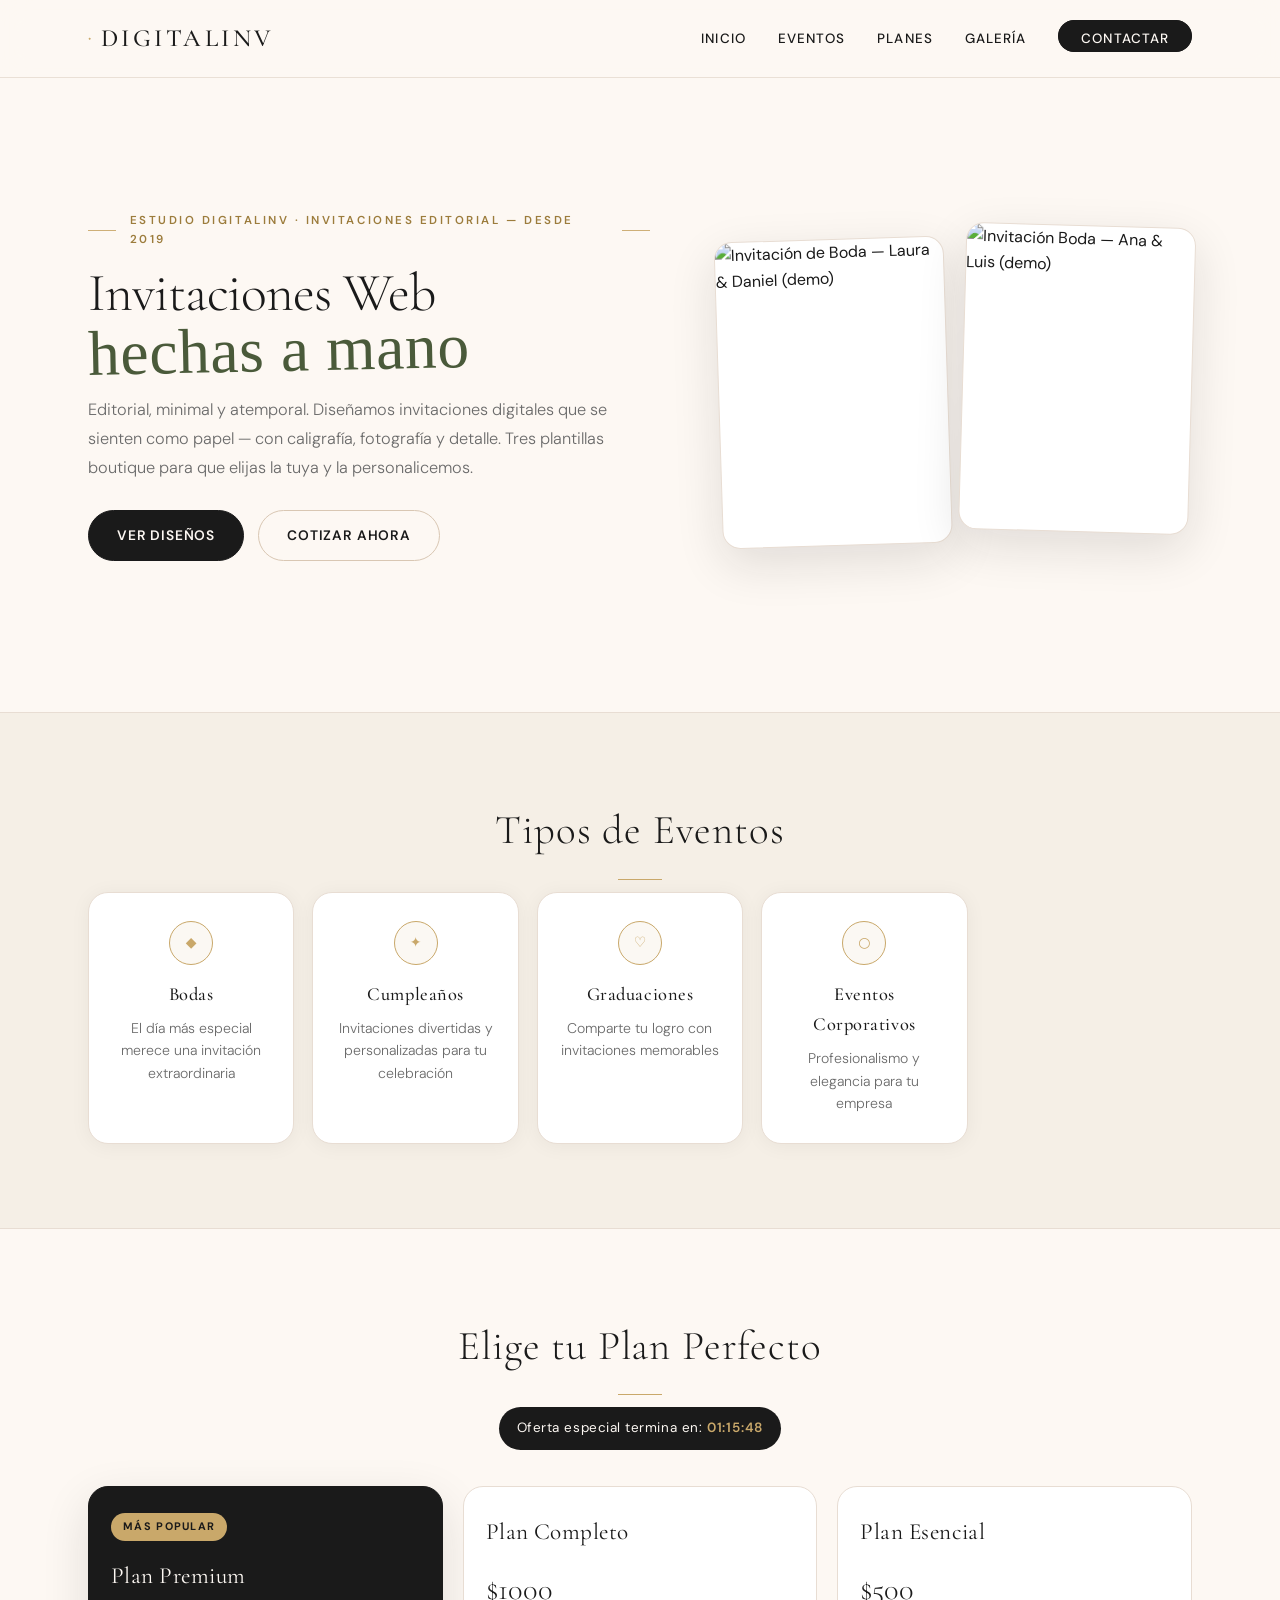
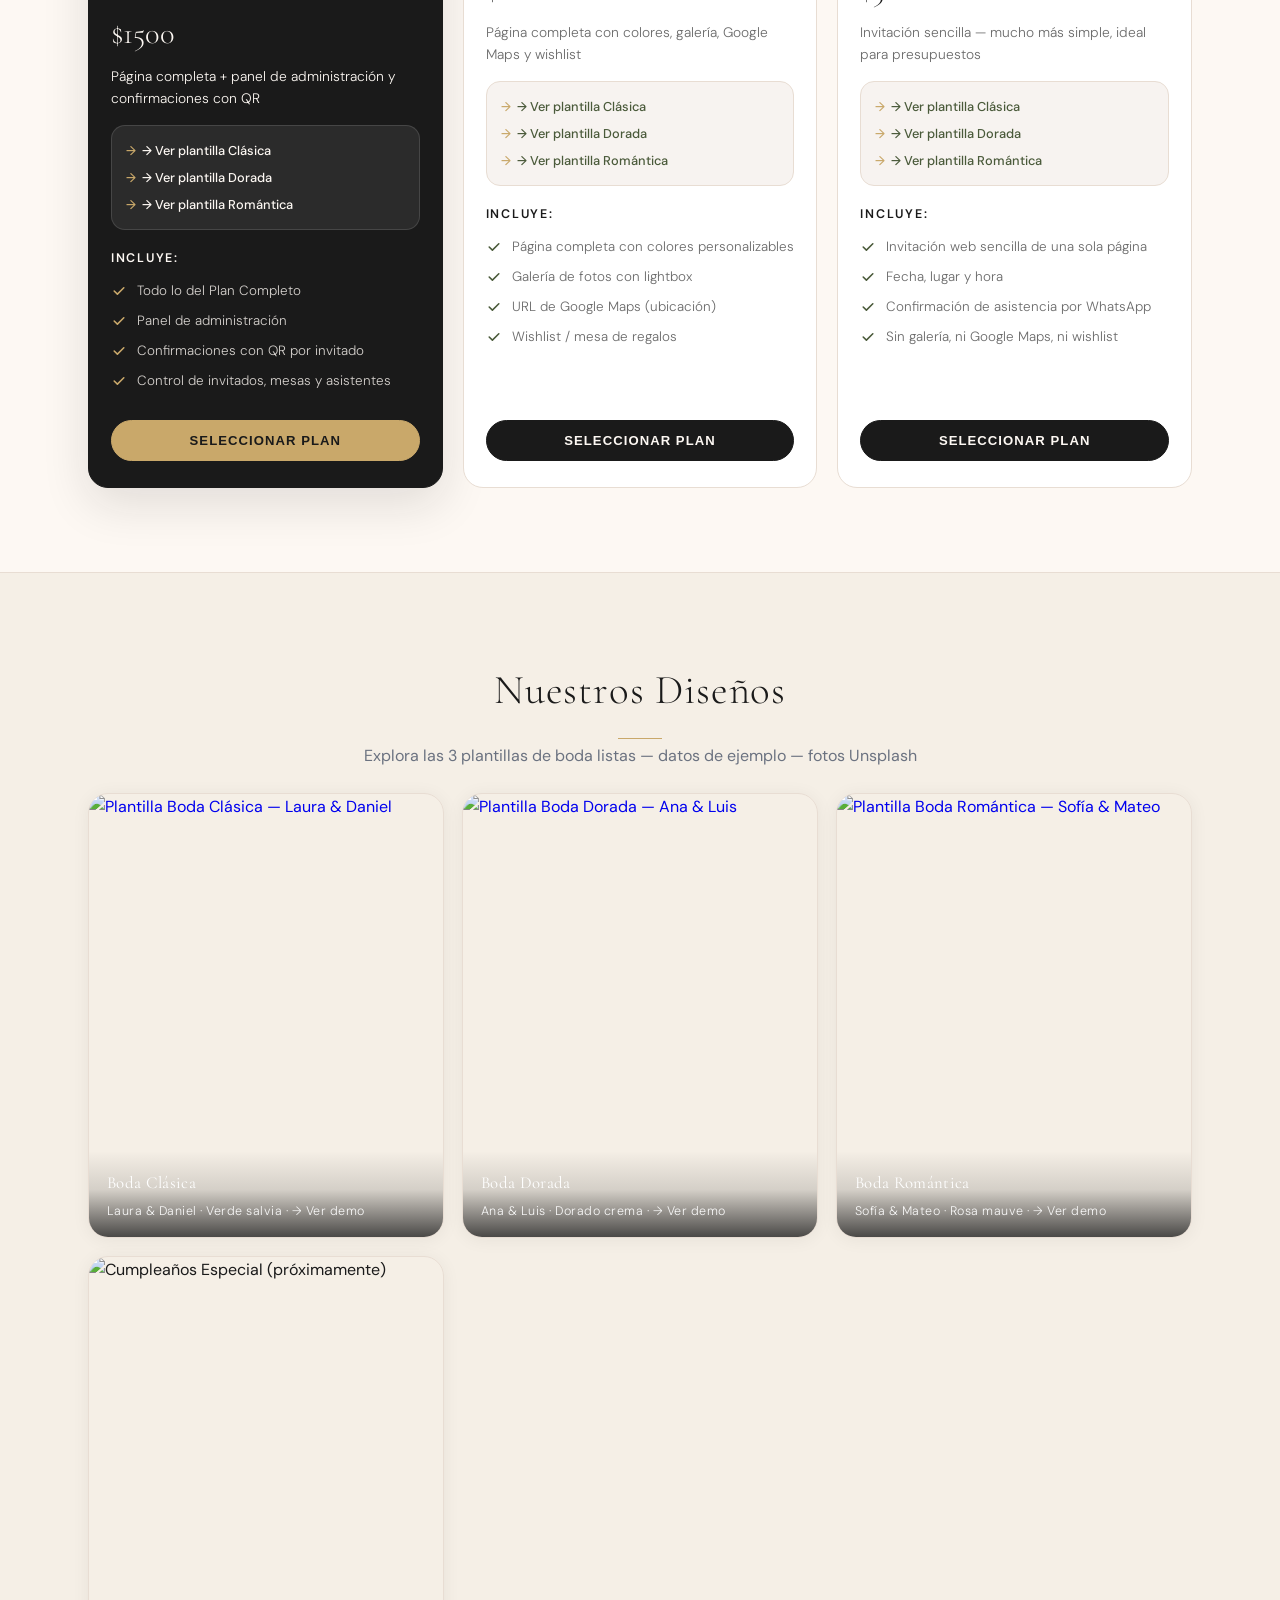
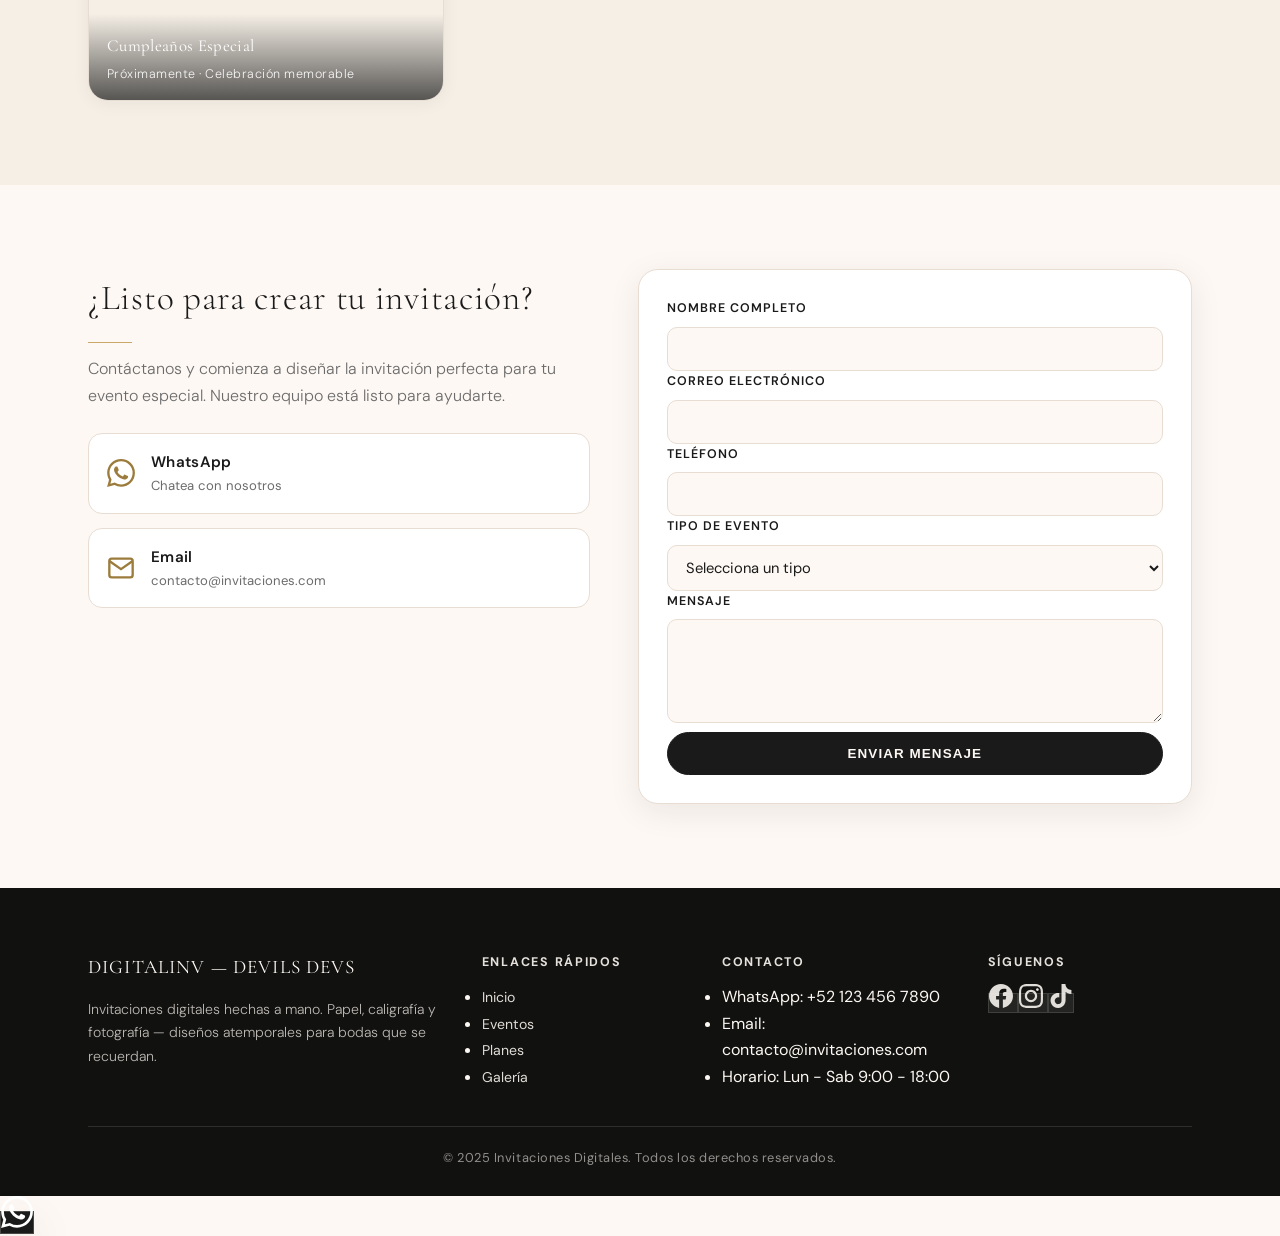
==== index.html @ b35647a2 "chore: mueve landing de Principal/ a la raíz del repo para GitHub Pages (root) - todos los archivos " ====
<!DOCTYPE html>
<html lang="es">
<head>
    <meta charset="UTF-8">
    <meta name="viewport" content="width=device-width, initial-scale=1.0">
    <title>Invitaciones Digitales - Diseños Personalizados para tu Evento</title>
    <link rel="stylesheet" href="styles.css">
</head>
<body>
    <!-- Header -->
    <header class="header">
        <nav class="nav">
            <div class="nav-brand">DIGITALINV</div>
            <button class="nav-toggle" aria-label="Toggle menu">
                <span></span>
                <span></span>
                <span></span>
            </button>
            <ul class="nav-menu">
                <li><a href="#inicio">Inicio</a></li>
                <li><a href="#eventos">Eventos</a></li>
                <li><a href="#planes">Planes</a></li>
                <li><a href="#galeria">Galería</a></li>
                <li><a href="#contacto" class="btn-contact">Contactar</a></li>
            </ul>
        </nav>
    </header>

    <!-- Hero Section -->
    <section class="hero" id="inicio">
        <div class="hero-content">
            <div class="hero-text">
                <div class="hero-eyebrow">Estudio DigitalInv · Invitaciones Editorial — Desde 2019</div>
                <h1 class="hero-title">
                    Invitaciones Web <span class="highlight">hechas a mano</span>
                </h1>
                <p class="hero-description">
                    Editorial, minimal y atemporal. Diseñamos invitaciones digitales que se sienten como papel — con caligrafía, fotografía y detalle. Tres plantillas boutique para que elijas la tuya y la personalicemos.
                </p>
                <div class="hero-buttons">
                    <a href="#planes" class="btn btn-primary">Ver Diseños</a>
                    <a href="#contacto" class="btn btn-secondary">Cotizar Ahora</a>
                </div>
            </div>
            <div class="hero-image">
                <div class="phone-mockup">
                    <img src="https://images.unsplash.com/photo-1519741497674-611481863552?w=600&q=80&auto=format&fit=crop" alt="Invitación de Boda — Laura & Daniel (demo)" loading="eager" decoding="async">
                </div>
                <div class="phone-mockup phone-mockup-secondary">
                    <img src="https://images.unsplash.com/photo-1511285560929-80b456fea0bc?w=600&q=80&auto=format&fit=crop" alt="Invitación Boda — Ana & Luis (demo)" loading="eager" decoding="async">
                </div>
                <div class="decorative-element element-1"></div>
                <div class="decorative-element element-2"></div>
            </div>
        </div>
    </section>

    <!-- Tipos de Eventos -->
    <section class="eventos" id="eventos">
        <div class="container">
            <h2 class="section-title">Tipos de Eventos</h2>
            <div class="carousel">
                <button class="carousel-btn carousel-prev" aria-label="Anterior">
                    <svg width="24" height="24" viewBox="0 0 24 24" fill="none" stroke="currentColor" stroke-width="2">
                        <path d="M15 18l-6-6 6-6"/>
                    </svg>
                </button>
                <div class="carousel-track">
                    <div class="carousel-slide active">
                        <div class="event-card">
                            <div class="event-icon">💍</div>
                            <h3 class="event-title">Bodas</h3>
                            <p class="event-description">El día más especial merece una invitación extraordinaria</p>
                        </div>
                    </div>
                    <div class="carousel-slide">
                        <div class="event-card">
                            <div class="event-icon">🎂</div>
                            <h3 class="event-title">Cumpleaños</h3>
                            <p class="event-description">Invitaciones divertidas y personalizadas para tu celebración</p>
                        </div>
                    </div>
                    <div class="carousel-slide">
                        <div class="event-card">
                            <div class="event-icon">🎓</div>
                            <h3 class="event-title">Graduaciones</h3>
                            <p class="event-description">Comparte tu logro con invitaciones memorables</p>
                        </div>
                    </div>
                    <div class="carousel-slide">
                        <div class="event-card">
                            <div class="event-icon">🎉</div>
                            <h3 class="event-title">Eventos Corporativos</h3>
                            <p class="event-description">Profesionalismo y elegancia para tu empresa</p>
                        </div>
                    </div>
                </div>
                <button class="carousel-btn carousel-next" aria-label="Siguiente">
                    <svg width="24" height="24" viewBox="0 0 24 24" fill="none" stroke="currentColor" stroke-width="2">
                        <path d="M9 18l6-6-6-6"/>
                    </svg>
                </button>
                <div class="carousel-dots"></div>
            </div>
        </div>
    </section>

    <!-- Planes de Precios -->
    <section class="planes" id="planes">
        <div class="container">
            <h2 class="section-title">Elige tu Plan Perfecto</h2>
            <div class="countdown">
                <span class="countdown-icon">⏰</span>
                <span>Oferta especial termina en: <strong id="countdown-timer">23:59:58</strong></span>
            </div>
            <div class="pricing-grid">
                <!-- Plan Premium -->
                <div class="pricing-card featured">
                    <div class="badge">MÁS POPULAR</div>
                    <h3 class="plan-name">Plan Premium</h3>
                    <div class="plan-price">
                        <span class="price-current">$1500</span>
                    </div>
                    <p class="plan-description">Página completa + panel de administración y confirmaciones con QR</p>
                    <div class="plan-links">
                        <a href="./Plantillas/boda-clasica/" class="plan-link">→ Ver plantilla Clásica</a>
                        <a href="./Plantillas/boda-dorada/" class="plan-link">→ Ver plantilla Dorada</a>
                        <a href="./Plantillas/boda-romantica/" class="plan-link">→ Ver plantilla Romántica</a>
                    </div>
                    <div class="plan-features">
                        <h4>Incluye:</h4>
                        <ul>
                            <li>
                                <svg class="check-icon" width="20" height="20" viewBox="0 0 20 20" fill="currentColor">
                                    <path d="M16.707 5.293a1 1 0 010 1.414l-8 8a1 1 0 01-1.414 0l-4-4a1 1 0 011.414-1.414L8 12.586l7.293-7.293a1 1 0 011.414 0z"/>
                                </svg>
                                Todo lo del Plan Completo
                            </li>
                            <li>
                                <svg class="check-icon" width="20" height="20" viewBox="0 0 20 20" fill="currentColor">
                                    <path d="M16.707 5.293a1 1 0 010 1.414l-8 8a1 1 0 01-1.414 0l-4-4a1 1 0 011.414-1.414L8 12.586l7.293-7.293a1 1 0 011.414 0z"/>
                                </svg>
                                Panel de administración
                            </li>
                            <li>
                                <svg class="check-icon" width="20" height="20" viewBox="0 0 20 20" fill="currentColor">
                                    <path d="M16.707 5.293a1 1 0 010 1.414l-8 8a1 1 0 01-1.414 0l-4-4a1 1 0 011.414-1.414L8 12.586l7.293-7.293a1 1 0 011.414 0z"/>
                                </svg>
                                Confirmaciones con QR por invitado
                            </li>
                            <li>
                                <svg class="check-icon" width="20" height="20" viewBox="0 0 20 20" fill="currentColor">
                                    <path d="M16.707 5.293a1 1 0 010 1.414l-8 8a1 1 0 01-1.414 0l-4-4a1 1 0 011.414-1.414L8 12.586l7.293-7.293a1 1 0 011.414 0z"/>
                                </svg>
                                Control de invitados, mesas y asistentes
                            </li>
                        </ul>
                    </div>
                    <button class="btn btn-plan">Seleccionar Plan</button>
                </div>

                <!-- Plan Completo -->
                <div class="pricing-card">
                    <h3 class="plan-name">Plan Completo</h3>
                    <div class="plan-price">
                        <span class="price-current">$1000</span>
                    </div>
                    <p class="plan-description">Página completa con colores, galería, Google Maps y wishlist</p>
                    <div class="plan-links">
                        <a href="./Plantillas/boda-clasica/" class="plan-link">→ Ver plantilla Clásica</a>
                        <a href="./Plantillas/boda-dorada/" class="plan-link">→ Ver plantilla Dorada</a>
                        <a href="./Plantillas/boda-romantica/" class="plan-link">→ Ver plantilla Romántica</a>
                    </div>
                    <div class="plan-features">
                        <h4>Incluye:</h4>
                        <ul>
                            <li>
                                <svg class="check-icon" width="20" height="20" viewBox="0 0 20 20" fill="currentColor">
                                    <path d="M16.707 5.293a1 1 0 010 1.414l-8 8a1 1 0 01-1.414 0l-4-4a1 1 0 011.414-1.414L8 12.586l7.293-7.293a1 1 0 011.414 0z"/>
                                </svg>
                                Página completa con colores personalizables
                            </li>
                            <li>
                                <svg class="check-icon" width="20" height="20" viewBox="0 0 20 20" fill="currentColor">
                                    <path d="M16.707 5.293a1 1 0 010 1.414l-8 8a1 1 0 01-1.414 0l-4-4a1 1 0 011.414-1.414L8 12.586l7.293-7.293a1 1 0 011.414 0z"/>
                                </svg>
                                Galería de fotos con lightbox
                            </li>
                            <li>
                                <svg class="check-icon" width="20" height="20" viewBox="0 0 20 20" fill="currentColor">
                                    <path d="M16.707 5.293a1 1 0 010 1.414l-8 8a1 1 0 01-1.414 0l-4-4a1 1 0 011.414-1.414L8 12.586l7.293-7.293a1 1 0 011.414 0z"/>
                                </svg>
                                URL de Google Maps (ubicación)
                            </li>
                            <li>
                                <svg class="check-icon" width="20" height="20" viewBox="0 0 20 20" fill="currentColor">
                                    <path d="M16.707 5.293a1 1 0 010 1.414l-8 8a1 1 0 01-1.414 0l-4-4a1 1 0 011.414-1.414L8 12.586l7.293-7.293a1 1 0 011.414 0z"/>
                                </svg>
                                Wishlist / mesa de regalos
                            </li>
                        </ul>
                    </div>
                    <button class="btn btn-plan">Seleccionar Plan</button>
                </div>

                <!-- Plan Esencial -->
                <div class="pricing-card">
                    <h3 class="plan-name">Plan Esencial</h3>
                    <div class="plan-price">
                        <span class="price-current">$500</span>
                    </div>
                    <p class="plan-description">Invitación sencilla — mucho más simple, ideal para presupuestos</p>
                    <div class="plan-links">
                        <a href="./Plantillas/boda-clasica/" class="plan-link">→ Ver plantilla Clásica</a>
                        <a href="./Plantillas/boda-dorada/" class="plan-link">→ Ver plantilla Dorada</a>
                        <a href="./Plantillas/boda-romantica/" class="plan-link">→ Ver plantilla Romántica</a>
                    </div>
                    <div class="plan-features">
                        <h4>Incluye:</h4>
                        <ul>
                            <li>
                                <svg class="check-icon" width="20" height="20" viewBox="0 0 20 20" fill="currentColor">
                                    <path d="M16.707 5.293a1 1 0 010 1.414l-8 8a1 1 0 01-1.414 0l-4-4a1 1 0 011.414-1.414L8 12.586l7.293-7.293a1 1 0 011.414 0z"/>
                                </svg>
                                Invitación web sencilla de una sola página
                            </li>
                            <li>
                                <svg class="check-icon" width="20" height="20" viewBox="0 0 20 20" fill="currentColor">
                                    <path d="M16.707 5.293a1 1 0 010 1.414l-8 8a1 1 0 01-1.414 0l-4-4a1 1 0 011.414-1.414L8 12.586l7.293-7.293a1 1 0 011.414 0z"/>
                                </svg>
                                Fecha, lugar y hora
                            </li>
                            <li>
                                <svg class="check-icon" width="20" height="20" viewBox="0 0 20 20" fill="currentColor">
                                    <path d="M16.707 5.293a1 1 0 010 1.414l-8 8a1 1 0 01-1.414 0l-4-4a1 1 0 011.414-1.414L8 12.586l7.293-7.293a1 1 0 011.414 0z"/>
                                </svg>
                                Confirmación de asistencia por WhatsApp
                            </li>
                            <li>
                                <svg class="check-icon" width="20" height="20" viewBox="0 0 20 20" fill="currentColor">
                                    <path d="M16.707 5.293a1 1 0 010 1.414l-8 8a1 1 0 01-1.414 0l-4-4a1 1 0 011.414-1.414L8 12.586l7.293-7.293a1 1 0 011.414 0z"/>
                                </svg>
                                Sin galería, ni Google Maps, ni wishlist
                            </li>
                        </ul>
                    </div>
                    <button class="btn btn-plan">Seleccionar Plan</button>
                </div>
            </div>
        </div>
    </section>

    <!-- Galería / Plantillas destacadas -->
    <section class="galeria" id="galeria">
        <div class="container">
            <h2 class="section-title">Nuestros Diseños</h2>
            <p style="text-align:center; color:#6b7280; margin:-8px 0 24px; font-family:'DM Sans',sans-serif;">Explora las 3 plantillas de boda listas — datos de ejemplo — fotos Unsplash</p>
            <div class="gallery-grid">
                <a href="./Plantillas/boda-clasica/" class="gallery-item" style="text-decoration:none;">
                    <img src="https://images.unsplash.com/photo-1519741497674-611481863552?w=600&q=80&auto=format&fit=crop" alt="Plantilla Boda Clásica — Laura & Daniel" loading="lazy" decoding="async">
                    <div class="gallery-overlay">
                        <h3>Boda Clásica</h3>
                        <p>Laura & Daniel · Verde salvia · → Ver demo</p>
                    </div>
                </a>
                <a href="./Plantillas/boda-dorada/" class="gallery-item" style="text-decoration:none;">
                    <img src="https://images.unsplash.com/photo-1511285560929-80b456fea0bc?w=600&q=80&auto=format&fit=crop" alt="Plantilla Boda Dorada — Ana & Luis" loading="lazy" decoding="async">
                    <div class="gallery-overlay">
                        <h3>Boda Dorada</h3>
                        <p>Ana & Luis · Dorado crema · → Ver demo</p>
                    </div>
                </a>
                <a href="./Plantillas/boda-romantica/" class="gallery-item" style="text-decoration:none;">
                    <img src="https://images.unsplash.com/photo-1465495976277-4387d4b0b4c6?w=600&q=80&auto=format&fit=crop" alt="Plantilla Boda Romántica — Sofía & Mateo" loading="lazy" decoding="async">
                    <div class="gallery-overlay">
                        <h3>Boda Romántica</h3>
                        <p>Sofía & Mateo · Rosa mauve · → Ver demo</p>
                    </div>
                </a>
                <div class="gallery-item">
                    <img src="https://images.unsplash.com/photo-1511795409834-ef04bbd61622?w=600&q=80&auto=format&fit=crop" alt="Cumpleaños Especial (próximamente)" loading="lazy" decoding="async">
                    <div class="gallery-overlay">
                        <h3>Cumpleaños Especial</h3>
                        <p>Próximamente · Celebración memorable</p>
                    </div>
                </div>
            </div>
        </div>
    </section>

    <!-- Contacto -->
    <section class="contacto" id="contacto">
        <div class="container">
            <div class="contact-content">
                <div class="contact-info">
                    <h2 class="section-title">¿Listo para crear tu invitación?</h2>
                    <p class="contact-description">
                        Contáctanos y comienza a diseñar la invitación perfecta para tu evento especial. Nuestro equipo está listo para ayudarte.
                    </p>
                    <div class="contact-methods">
                        <a href="https://wa.me/1234567890" class="contact-method" target="_blank">
                            <svg width="24" height="24" viewBox="0 0 24 24" fill="currentColor">
                                <path d="M17.472 14.382c-.297-.149-1.758-.867-2.03-.967-.273-.099-.471-.148-.67.15-.197.297-.767.966-.94 1.164-.173.199-.347.223-.644.075-.297-.15-1.255-.463-2.39-1.475-.883-.788-1.48-1.761-1.653-2.059-.173-.297-.018-.458.13-.606.134-.133.298-.347.446-.52.149-.174.198-.298.298-.497.099-.198.05-.371-.025-.52-.075-.149-.669-1.612-.916-2.207-.242-.579-.487-.5-.669-.51-.173-.008-.371-.01-.57-.01-.198 0-.52.074-.792.372-.272.297-1.04 1.016-1.04 2.479 0 1.462 1.065 2.875 1.213 3.074.149.198 2.096 3.2 5.077 4.487.709.306 1.262.489 1.694.625.712.227 1.36.195 1.871.118.571-.085 1.758-.719 2.006-1.413.248-.694.248-1.289.173-1.413-.074-.124-.272-.198-.57-.347m-5.421 7.403h-.004a9.87 9.87 0 01-5.031-1.378l-.361-.214-3.741.982.998-3.648-.235-.374a9.86 9.86 0 01-1.51-5.26c.001-5.45 4.436-9.884 9.888-9.884 2.64 0 5.122 1.03 6.988 2.898a9.825 9.825 0 012.893 6.994c-.003 5.45-4.437 9.884-9.885 9.884m8.413-18.297A11.815 11.815 0 0012.05 0C5.495 0 .16 5.335.157 11.892c0 2.096.547 4.142 1.588 5.945L.057 24l6.305-1.654a11.882 11.882 0 005.683 1.448h.005c6.554 0 11.89-5.335 11.893-11.893a11.821 11.821 0 00-3.48-8.413Z"/>
                            </svg>
                            <div>
                                <h3>WhatsApp</h3>
                                <p>Chatea con nosotros</p>
                            </div>
                        </a>
                        <a href="mailto:contacto@invitacionesdigitales.com" class="contact-method">
                            <svg width="24" height="24" viewBox="0 0 24 24" fill="none" stroke="currentColor" stroke-width="2">
                                <path d="M4 4h16c1.1 0 2 .9 2 2v12c0 1.1-.9 2-2 2H4c-1.1 0-2-.9-2-2V6c0-1.1.9-2 2-2z"/>
                                <polyline points="22,6 12,13 2,6"/>
                            </svg>
                            <div>
                                <h3>Email</h3>
                                <p>contacto@invitaciones.com</p>
                            </div>
                        </a>
                    </div>
                </div>
                <form class="contact-form">
                    <div class="form-group">
                        <label for="nombre">Nombre completo</label>
                        <input type="text" id="nombre" name="nombre" required>
                    </div>
                    <div class="form-group">
                        <label for="email">Correo electrónico</label>
                        <input type="email" id="email" name="email" required>
                    </div>
                    <div class="form-group">
                        <label for="telefono">Teléfono</label>
                        <input type="tel" id="telefono" name="telefono" required>
                    </div>
                    <div class="form-group">
                        <label for="evento">Tipo de evento</label>
                        <select id="evento" name="evento" required>
                            <option value="">Selecciona un tipo</option>
                            <option value="boda">Boda</option>
                            <option value="cumpleanos">Cumpleaños</option>
                            <option value="graduacion">Graduación</option>
                            <option value="corporativo">Evento Corporativo</option>
                            <option value="otro">Otro</option>
                        </select>
                    </div>
                    <div class="form-group">
                        <label for="mensaje">Mensaje</label>
                        <textarea id="mensaje" name="mensaje" rows="4" required></textarea>
                    </div>
                    <button type="submit" class="btn btn-primary btn-full">Enviar Mensaje</button>
                </form>
            </div>
        </div>
    </section>

    <!-- Footer -->
    <footer class="footer">
        <div class="container">
            <div class="footer-content">
                <div class="footer-section">
                    <h3>DIGITALINV — Devils Devs</h3>
                    <p>Invitaciones digitales hechas a mano. Papel, caligrafía y fotografía — diseños atemporales para bodas que se recuerdan.</p>
                </div>
                <div class="footer-section">
                    <h4>Enlaces Rápidos</h4>
                    <ul>
                        <li><a href="#inicio">Inicio</a></li>
                        <li><a href="#eventos">Eventos</a></li>
                        <li><a href="#planes">Planes</a></li>
                        <li><a href="#galeria">Galería</a></li>
                    </ul>
                </div>
                <div class="footer-section">
                    <h4>Contacto</h4>
                    <ul>
                        <li>WhatsApp: +52 123 456 7890</li>
                        <li>Email: contacto@invitaciones.com</li>
                        <li>Horario: Lun - Sab 9:00 - 18:00</li>
                    </ul>
                </div>
                <div class="footer-section">
                    <h4>Síguenos</h4>
                    <div class="social-links">
                        <a href="#" aria-label="Facebook">
                            <svg width="24" height="24" viewBox="0 0 24 24" fill="currentColor">
                                <path d="M24 12.073c0-6.627-5.373-12-12-12s-12 5.373-12 12c0 5.99 4.388 10.954 10.125 11.854v-8.385H7.078v-3.47h3.047V9.43c0-3.007 1.792-4.669 4.533-4.669 1.312 0 2.686.235 2.686.235v2.953H15.83c-1.491 0-1.956.925-1.956 1.874v2.25h3.328l-.532 3.47h-2.796v8.385C19.612 23.027 24 18.062 24 12.073z"/>
                            </svg>
                        </a>
                        <a href="#" aria-label="Instagram">
                            <svg width="24" height="24" viewBox="0 0 24 24" fill="currentColor">
                                <path d="M12 0C8.74 0 8.333.015 7.053.072 5.775.132 4.905.333 4.14.63c-.789.306-1.459.717-2.126 1.384S.935 3.35.63 4.14C.333 4.905.131 5.775.072 7.053.012 8.333 0 8.74 0 12s.015 3.667.072 4.947c.06 1.277.261 2.148.558 2.913.306.788.717 1.459 1.384 2.126.667.666 1.336 1.079 2.126 1.384.766.296 1.636.499 2.913.558C8.333 23.988 8.74 24 12 24s3.667-.015 4.947-.072c1.277-.06 2.148-.262 2.913-.558.788-.306 1.459-.718 2.126-1.384.666-.667 1.079-1.335 1.384-2.126.296-.765.499-1.636.558-2.913.06-1.28.072-1.687.072-4.947s-.015-3.667-.072-4.947c-.06-1.277-.262-2.149-.558-2.913-.306-.789-.718-1.459-1.384-2.126C21.319 1.347 20.651.935 19.86.63c-.765-.297-1.636-.499-2.913-.558C15.667.012 15.26 0 12 0zm0 2.16c3.203 0 3.585.016 4.85.071 1.17.055 1.805.249 2.227.415.562.217.96.477 1.382.896.419.42.679.819.896 1.381.164.422.36 1.057.413 2.227.057 1.266.07 1.646.07 4.85s-.015 3.585-.074 4.85c-.061 1.17-.256 1.805-.421 2.227-.224.562-.479.96-.899 1.382-.419.419-.824.679-1.38.896-.42.164-1.065.36-2.235.413-1.274.057-1.649.07-4.859.07-3.211 0-3.586-.015-4.859-.074-1.171-.061-1.816-.256-2.236-.421-.569-.224-.96-.479-1.379-.899-.421-.419-.69-.824-.9-1.38-.165-.42-.359-1.065-.42-2.235-.045-1.26-.061-1.649-.061-4.844 0-3.196.016-3.586.061-4.861.061-1.17.255-1.814.42-2.234.21-.57.479-.96.9-1.381.419-.419.81-.689 1.379-.898.42-.166 1.051-.361 2.221-.421 1.275-.045 1.65-.06 4.859-.06l.045.03zm0 3.678c-3.405 0-6.162 2.76-6.162 6.162 0 3.405 2.76 6.162 6.162 6.162 3.405 0 6.162-2.76 6.162-6.162 0-3.405-2.76-6.162-6.162-6.162zM12 16c-2.21 0-4-1.79-4-4s1.79-4 4-4 4 1.79 4 4-1.79 4-4 4zm7.846-10.405c0 .795-.646 1.44-1.44 1.44-.795 0-1.44-.646-1.44-1.44 0-.794.646-1.439 1.44-1.439.793-.001 1.44.645 1.44 1.439z"/>
                            </svg>
                        </a>
                        <a href="#" aria-label="TikTok">
                            <svg width="24" height="24" viewBox="0 0 24 24" fill="currentColor">
                                <path d="M12.525.02c1.31-.02 2.61-.01 3.91-.02.08 1.53.63 3.09 1.75 4.17 1.12 1.11 2.7 1.62 4.24 1.79v4.03c-1.44-.05-2.89-.35-4.2-.97-.57-.26-1.1-.59-1.62-.93-.01 2.92.01 5.84-.02 8.75-.08 1.4-.54 2.79-1.35 3.94-1.31 1.92-3.58 3.17-5.91 3.21-1.43.08-2.86-.31-4.08-1.03-2.02-1.19-3.44-3.37-3.65-5.71-.02-.5-.03-1-.01-1.49.18-1.9 1.12-3.72 2.58-4.96 1.66-1.44 3.98-2.13 6.15-1.72.02 1.48-.04 2.96-.04 4.44-.99-.32-2.15-.23-3.02.37-.63.41-1.11 1.04-1.36 1.75-.21.51-.15 1.07-.14 1.61.24 1.64 1.82 3.02 3.5 2.87 1.12-.01 2.19-.66 2.77-1.61.19-.33.4-.67.41-1.06.1-1.79.06-3.57.07-5.36.01-4.03-.01-8.05.02-12.07z"/>
                            </svg>
                        </a>
                    </div>
                </div>
            </div>
            <div class="footer-bottom">
                <p>&copy; 2025 Invitaciones Digitales. Todos los derechos reservados.</p>
            </div>
        </div>
    </footer>

    <!-- WhatsApp Float Button -->
    <a href="https://wa.me/1234567890" class="whatsapp-float" target="_blank" aria-label="Contactar por WhatsApp">
        <svg width="32" height="32" viewBox="0 0 24 24" fill="currentColor">
            <path d="M17.472 14.382c-.297-.149-1.758-.867-2.03-.967-.273-.099-.471-.148-.67.15-.197.297-.767.966-.94 1.164-.173.199-.347.223-.644.075-.297-.15-1.255-.463-2.39-1.475-.883-.788-1.48-1.761-1.653-2.059-.173-.297-.018-.458.13-.606.134-.133.298-.347.446-.52.149-.174.198-.298.298-.497.099-.198.05-.371-.025-.52-.075-.149-.669-1.612-.916-2.207-.242-.579-.487-.5-.669-.51-.173-.008-.371-.01-.57-.01-.198 0-.52.074-.792.372-.272.297-1.04 1.016-1.04 2.479 0 1.462 1.065 2.875 1.213 3.074.149.198 2.096 3.2 5.077 4.487.709.306 1.262.489 1.694.625.712.227 1.36.195 1.871.118.571-.085 1.758-.719 2.006-1.413.248-.694.248-1.289.173-1.413-.074-.124-.272-.198-.57-.347m-5.421 7.403h-.004a9.87 9.87 0 01-5.031-1.378l-.361-.214-3.741.982.998-3.648-.235-.374a9.86 9.86 0 01-1.51-5.26c.001-5.45 4.436-9.884 9.888-9.884 2.64 0 5.122 1.03 6.988 2.898a9.825 9.825 0 012.893 6.994c-.003 5.45-4.437 9.884-9.885 9.884m8.413-18.297A11.815 11.815 0 0012.05 0C5.495 0 .16 5.335.157 11.892c0 2.096.547 4.142 1.588 5.945L.057 24l6.305-1.654a11.882 11.882 0 005.683 1.448h.005c6.554 0 11.89-5.335 11.893-11.893a11.821 11.821 0 00-3.48-8.413Z"/>
        </svg>
    </a>

    <script src="script.js"></script>
</body>
</html>
---- styles.css ----
/* ==========================================================
   DIGITALINV — Landing Editorial Premium
   Rework 2026-09-02 — quitar estética ChatGPT / genérica IA
   Palette: ivory #fdf8f3, charcoal #1a1a1a, sage #4a5a3a,
            gold #c9a86a, blush #e8ddd3, stone #f5efe6
   Fonts:  Cormorant Garamond (display), DM Sans (body),
           Miama (script acento)
========================================================== */
@import url('https://fonts.googleapis.com/css2?family=Cormorant+Garamond:ital,wght@0,300;0,400;0,500;0,600;1,300;1,400&family=DM+Sans:wght@300;400;500;600&display=swap');
@import url('https://fonts.cdnfonts.com/css/miama');

* { margin:0; padding:0; box-sizing:border-box; }

:root{
  --color-bg: #fdf8f3;
  --color-surface: #f5efe6;
  --color-surface-2: #ffffff;
  --color-text: #1a1a1a;
  --color-text-muted: #6b6b6b;
  --color-text-light: #8a8a8a;
  --color-border: #e8ddd3;
  --color-border-strong: #d9c7b3;
  --color-sage: #4a5a3a;
  --color-sage-dark: #2f3a26;
  --color-gold: #c9a86a;
  --color-gold-dark: #9c7c3c;
  --font-display: 'Cormorant Garamond', serif;
  --font-body: 'DM Sans', system-ui, sans-serif;
  --font-script: 'Miama', cursive;
  --radius-sm: 10px;
  --radius-md: 14px;
  --radius-lg: 20px;
  --radius-pill: 999px;
  --shadow-soft: 0 8px 32px rgba(26,26,26,0.08);
  --shadow-medium: 0 16px 48px rgba(26,26,26,0.12);
}

html{ scroll-behavior:smooth; scroll-padding-top:84px; }
body{
  font-family: var(--font-body);
  color: var(--color-text);
  background: var(--color-bg);
  line-height:1.65;
  -webkit-font-smoothing:antialiased;
}
.container{ max-width:1160px; margin:0 auto; padding:0 28px; }

/* Header — editorial translucido, no teal sólido */
.header{
  position:fixed; top:0; left:0; right:0;
  background: rgba(253,248,243,0.86);
  backdrop-filter: blur(14px);
  -webkit-backdrop-filter: blur(14px);
  border-bottom:1px solid rgba(232,221,211,0.9);
  z-index:1000;
}
.nav{
  display:flex; justify-content:space-between; align-items:center;
  padding:18px 28px; max-width:1160px; margin:0 auto;
}
.nav-brand{
  font-family: var(--font-display);
  font-size:1.55rem; font-weight:500; letter-spacing:0.14em;
  text-transform:uppercase; color:var(--color-text);
  display:flex; align-items:center; gap:10px;
}
.nav-brand::before{
  content:"◆"; color:var(--color-gold); font-size:0.7rem; letter-spacing:0;
}
.nav-toggle{ display:none; flex-direction:column; gap:5px; background:none; border:none; cursor:pointer; padding:6px; }
.nav-toggle span{ width:22px; height:1.5px; background:var(--color-text); transition:all 0.3s ease; display:block; }
.nav-menu{ display:flex; gap:32px; list-style:none; align-items:center; }
.nav-menu a{
  color:var(--color-text); text-decoration:none;
  font-size:0.84rem; font-weight:500; letter-spacing:0.08em; text-transform:uppercase;
  position:relative; padding-bottom:4px;
}
.nav-menu a::after{
  content:""; position:absolute; left:0; bottom:0; width:0; height:1px;
  background:var(--color-gold); transition:width 0.3s ease;
}
.nav-menu a:hover::after{ width:100%; }
.btn-contact{
  background:var(--color-text); color:var(--color-bg) !important;
  padding:9px 22px; border-radius:var(--radius-pill);
  font-size:0.82rem; letter-spacing:0.06em;
  border:1px solid var(--color-text);
}
.btn-contact::after{ display:none !important; }
.btn-contact:hover{ background:var(--color-sage); border-color:var(--color-sage); color:white !important; }

/* Hero — editorial split, no gradiente teal */
.hero{
  margin-top:72px;
  padding:72px 28px 84px;
  max-width:1160px; margin-left:auto; margin-right:auto;
  display:flex; align-items:center; min-height:640px;
}
.hero-content{
  display:grid; grid-template-columns:1.15fr 0.95fr;
  gap:56px; align-items:center; width:100%;
}
.hero-text{ padding-right:12px; }
.hero-eyebrow{
  font-family:var(--font-body); font-size:0.72rem; letter-spacing:0.22em;
  text-transform:uppercase; color:var(--color-gold-dark); font-weight:600;
  margin-bottom:18px; display:flex; align-items:center; gap:14px;
}
.hero-eyebrow::before, .hero-eyebrow::after{ content:""; height:1px; width:28px; background:var(--color-gold); opacity:0.9; }
.hero-title{
  font-family:var(--font-display); font-weight:300;
  font-size: clamp(2.8rem, 4.2vw, 3.9rem);
  line-height:0.95; letter-spacing:-0.02em; color:var(--color-text);
  margin-bottom:18px;
}
.hero-title .highlight{
  font-family:var(--font-script); font-weight:400;
  color:var(--color-sage); font-size:1.18em; letter-spacing:0.01em;
  display:inline-block; transform:rotate(-1.2deg) translateY(2px);
}
.hero-description{
  color:var(--color-text-muted); font-size:1.02rem; line-height:1.75;
  max-width:520px; margin-bottom:28px; font-weight:300;
}
.hero-buttons{ display:flex; gap:14px; flex-wrap:wrap; }
.btn{
  padding:13px 28px; border-radius:var(--radius-pill);
  font-size:0.86rem; font-weight:600; letter-spacing:0.06em; text-transform:uppercase;
  text-decoration:none; display:inline-flex; align-items:center; justify-content:center;
  transition:all 0.25s ease; border:1.5px solid transparent; cursor:pointer;
}
.btn-primary{ background:var(--color-text); color:var(--color-bg); border-color:var(--color-text); }
.btn-primary:hover{ background:var(--color-sage); border-color:var(--color-sage); transform:translateY(-1px); box-shadow:var(--shadow-soft); }
.btn-secondary{ background:transparent; color:var(--color-text); border-color:var(--color-border-strong); }
.btn-secondary:hover{ background:var(--color-surface); border-color:var(--color-text); }

/* Hero visuals — editorial collage, no phone rotante */
.hero-image{
  position:relative; display:grid; grid-template-columns:1fr 1fr; gap:14px; align-items:center;
}
.hero-image .phone-mockup{
  border-radius:18px; overflow:hidden; background:var(--color-surface-2);
  box-shadow:var(--shadow-medium); border:1px solid var(--color-border);
  transform:none; padding:0; width:auto; height:auto; aspect-ratio:3/4;
}
.hero-image .phone-mockup img{ width:100%; height:100%; object-fit:cover; border-radius:0; }
.hero-image .phone-mockup:first-child{ transform:rotate(-1.8deg) translateY(6px); }
.hero-image .phone-mockup-secondary{ transform:rotate(1.6deg) translateY(-8px); margin-top:0; }
.hero-image .phone-mockup:hover{ transform:rotate(0deg) scale(1.02); }
.decorative-element{ display:none; }

/* Section titles — editorial */
.section-title{
  font-family:var(--font-display); font-weight:300;
  font-size: clamp(2rem, 3.2vw, 2.8rem); text-align:center;
  letter-spacing:0.02em; color:var(--color-text); margin-bottom:12px;
}
.section-title::after{
  content:""; display:block; width:44px; height:1px; background:var(--color-gold);
  margin:14px auto 0;
}
.section-kicker{
  text-align:center; font-size:0.74rem; letter-spacing:0.18em; text-transform:uppercase;
  color:var(--color-gold-dark); font-weight:600; margin-bottom:36px;
}

/* Eventos — de carousel emoji a grid editorial */
.eventos{ padding:84px 28px; background:var(--color-surface); border-top:1px solid var(--color-border); border-bottom:1px solid var(--color-border); }
.carousel{ max-width:1160px; margin:0 auto; position:relative; }
.carousel-track{ overflow:visible; display:grid; grid-template-columns:repeat(5,1fr); gap:18px; }
.carousel-slide{ display:block !important; animation:none; }
.carousel-slide .event-card{
  background:var(--color-surface-2); border:1px solid var(--color-border);
  border-radius:var(--radius-lg); padding:28px 20px; text-align:center;
  box-shadow:0 2px 20px rgba(26,26,26,0.05); transition:all 0.25s ease; height:100%;
}
.carousel-slide .event-card:hover{ transform:translateY(-4px); box-shadow:var(--shadow-soft); border-color:var(--color-border-strong); }
.event-icon{ font-size:0 !important; margin-bottom:14px; display:flex; justify-content:center; }
.event-icon::before{
  content:""; width:42px; height:42px; border:1px solid var(--color-gold); border-radius:50%;
  display:grid; place-items:center; background:rgba(201,168,106,0.08);
}
.carousel-slide:nth-child(1) .event-icon::before{ content:"◆"; color:var(--color-gold); font-size:14px; }
.carousel-slide:nth-child(2) .event-icon::before{ content:"✦"; color:var(--color-gold); font-size:14px; }
.carousel-slide:nth-child(3) .event-icon::before{ content:"♡"; color:var(--color-gold); font-size:14px; }
.carousel-slide:nth-child(4) .event-icon::before{ content:"○"; color:var(--color-gold); font-size:14px; }
.carousel-slide:nth-child(5) .event-icon::before{ content:"⬥"; color:var(--color-gold); font-size:14px; }
.event-title{ font-family:var(--font-display); font-size:1.15rem; font-weight:500; margin-bottom:8px; letter-spacing:0.03em; }
.event-description{ color:var(--color-text-muted); font-size:0.88rem; line-height:1.6; font-weight:300; }
.carousel-btn, .carousel-dots{ display:none !important; }

/* Planes — más boutique, menos “ahorra $XXXX” agresivo */
.planes{ padding:84px 28px; background:var(--color-bg); }
.countdown{
  display:flex; align-items:center; gap:10px; justify-content:center;
  margin:0 auto 36px; padding:10px 18px;
  background:var(--color-text); color:var(--color-bg);
  border-radius:var(--radius-pill); font-size:0.84rem; letter-spacing:0.04em;
  width:fit-content;
}
.countdown-icon{ display:none; }
#countdown-timer{ font-variant-numeric:tabular-nums; letter-spacing:0.06em; color:var(--color-gold); font-weight:600; }
.pricing-grid{ display:grid; grid-template-columns:repeat(3,1fr); gap:20px; max-width:1160px; margin:0 auto; align-items:stretch; }
.pricing-card{
  background:var(--color-surface-2); border:1px solid var(--color-border);
  border-radius:var(--radius-lg); padding:26px 22px; display:flex; flex-direction:column;
  transition:all 0.25s ease;
}
.pricing-card:hover{ transform:translateY(-4px); box-shadow:var(--shadow-soft); }
.pricing-card.featured{
  background:var(--color-text); color:var(--color-bg); border-color:var(--color-text);
  transform:translateY(-6px); box-shadow:var(--shadow-medium);
}
.pricing-card.featured .plan-name, .pricing-card.featured .plan-price .price-current,
.pricing-card.featured h4, .pricing-card.featured .plan-description{ color:var(--color-bg); }
.pricing-card.featured .price-old{ color:rgba(253,248,243,0.55); }
.pricing-card.featured .check-icon{ color:var(--color-gold); }
.badge{
  position:static; transform:none; background:var(--color-gold); color:var(--color-text);
  padding:5px 12px; border-radius:var(--radius-pill); font-size:0.68rem; letter-spacing:0.12em;
  text-transform:uppercase; font-weight:700; width:fit-content; margin-bottom:16px;
}
.featured .badge{ background:var(--color-gold); }
.plan-name{ font-family:var(--font-display); font-size:1.45rem; font-weight:400; letter-spacing:0.02em; margin-bottom:14px; }
.plan-price{ display:flex; align-items:baseline; gap:10px; margin-bottom:6px; }
.price-old{ font-size:0.92rem; color:var(--color-text-light); text-decoration:line-through; }
.price-current{ font-size:1.9rem; font-weight:300; font-family:var(--font-display); color:var(--color-text); }
.price-savings{ font-size:0.76rem; letter-spacing:0.06em; text-transform:uppercase; color:var(--color-gold-dark); font-weight:600; margin-bottom:14px; }
.plan-description{ font-size:0.86rem; color:var(--color-text-muted); font-weight:300; margin-bottom:16px; line-height:1.6; }
.plan-links{ display:flex; flex-direction:column; gap:6px; margin-bottom:18px; padding:14px; background:rgba(232,221,211,0.35); border-radius:var(--radius-md); border:1px solid var(--color-border); }
.featured .plan-links{ background:rgba(255,255,255,0.08); border-color:rgba(255,255,255,0.12); }
.plan-link{ font-size:0.8rem; color:var(--color-sage); text-decoration:none; font-weight:500; display:flex; align-items:center; gap:6px; }
.plan-link::before{ content:"→"; color:var(--color-gold); }
.featured .plan-link{ color:var(--color-bg); }
.featured .plan-link::before{ color:var(--color-gold); }
.plan-features{ margin-bottom:18px; flex:1; }
.plan-features h4{ font-size:0.78rem; letter-spacing:0.14em; text-transform:uppercase; color:var(--color-text); margin-bottom:12px; font-weight:600; }
.plan-features ul{ list-style:none; }
.plan-features li{ font-size:0.84rem; color:var(--color-text-muted); display:flex; gap:10px; margin-bottom:10px; line-height:1.5; font-weight:300; }
.featured .plan-features li{ color:rgba(253,248,243,0.82); }
.check-icon{ color:var(--color-sage); width:16px; height:16px; flex-shrink:0; margin-top:2px; }
.btn-plan{
  background:var(--color-text); color:var(--color-bg); border:1px solid var(--color-text);
  padding:12px 18px; border-radius:var(--radius-pill); font-size:0.82rem;
  letter-spacing:0.08em; text-transform:uppercase; font-weight:600; width:100%;
}
.btn-plan:hover{ background:transparent; color:var(--color-text); }
.featured .btn-plan{ background:var(--color-gold); color:var(--color-text); border-color:var(--color-gold); }
.featured .btn-plan:hover{ background:var(--color-bg); color:var(--color-text); }

/* Galería — más editorial, menos hover brusco */
.galeria{ padding:84px 28px; background:var(--color-surface); border-top:1px solid var(--color-border); }
.gallery-grid{ display:grid; grid-template-columns:repeat(3,1fr); gap:18px; }
.gallery-item{
  aspect-ratio:4/5; border-radius:var(--radius-lg); overflow:hidden;
  border:1px solid var(--color-border); box-shadow:0 2px 18px rgba(26,26,26,0.06);
  position:relative; cursor:pointer; display:block; text-decoration:none;
}
.gallery-item img{ width:100%; height:100%; object-fit:cover; transition:transform 0.6s cubic-bezier(0.2,0.8,0.2,1); }
.gallery-item:hover img{ transform:scale(1.04); }
.gallery-overlay{
  position:absolute; inset:auto 0 0 0; background:linear-gradient(to top, rgba(26,26,26,0.72) 0%, rgba(26,26,26,0) 100%);
  color:white; padding:18px 18px 16px; transform:none; opacity:1;
  display:flex; flex-direction:column; gap:4px;
}
.gallery-overlay h3{ font-family:var(--font-display); font-size:1.05rem; font-weight:400; letter-spacing:0.02em; margin:0; }
.gallery-overlay p{ font-size:0.78rem; opacity:0.92; font-weight:300; letter-spacing:0.04em; margin:0; }
a.gallery-item .gallery-overlay{ background:linear-gradient(to top, rgba(26,26,26,0.78) 0%, rgba(26,26,26,0.15) 55%, transparent 100%); }

/* Contacto — más limpio */
.contacto{ padding:84px 28px; background:var(--color-bg); }
.contact-content{ display:grid; grid-template-columns:0.95fr 1.05fr; gap:48px; max-width:1160px; margin:0 auto; }
.contact-info .section-title{ text-align:left; font-size:2.2rem; }
.contact-info .section-title::after{ margin-left:0; }
.contact-description{ color:var(--color-text-muted); font-weight:300; line-height:1.7; max-width:480px; }
.contact-methods{ display:flex; flex-direction:column; gap:14px; margin-top:24px; }
.contact-method{
  display:flex; align-items:center; gap:16px; padding:16px 18px;
  background:var(--color-surface-2); border:1px solid var(--color-border);
  border-radius:var(--radius-md); text-decoration:none; color:var(--color-text);
  transition:all 0.2s ease;
}
.contact-method:hover{ border-color:var(--color-border-strong); transform:translateY(-1px); box-shadow:var(--shadow-soft); background:var(--color-surface); }
.contact-method svg{ width:28px; height:28px; color:var(--color-gold-dark); }
.contact-method h3{ font-size:0.95rem; font-weight:600; letter-spacing:0.02em; }
.contact-method p{ font-size:0.82rem; color:var(--color-text-muted); }
.contact-form{
  background:var(--color-surface-2); border:1px solid var(--color-border);
  border-radius:var(--radius-lg); padding:28px; box-shadow:var(--shadow-soft);
}
.form-group label{
  font-size:0.78rem; letter-spacing:0.08em; text-transform:uppercase;
  font-weight:600; color:var(--color-text); margin-bottom:8px; display:block;
}
.form-group input, .form-group select, .form-group textarea{
  width:100%; padding:11px 14px; border:1px solid var(--color-border);
  border-radius:var(--radius-sm); background:var(--color-bg);
  font-family:var(--font-body); font-size:0.92rem; color:var(--color-text);
  transition:border-color 0.2s ease, box-shadow 0.2s ease;
}
.form-group input:focus, .form-group select:focus, .form-group textarea:focus{
  outline:none; border-color:var(--color-gold); box-shadow:0 0 0 3px rgba(201,168,106,0.15);
}
.btn-full{ width:100%; background:var(--color-text); color:var(--color-bg); border:1px solid var(--color-text); border-radius:var(--radius-pill); padding:13px; font-size:0.84rem; letter-spacing:0.08em; text-transform:uppercase; font-weight:600; }
.btn-full:hover{ background:var(--color-sage); border-color:var(--color-sage); }

/* Footer — editorial oscuro */
.footer{ background:#111110; color:#fdf8f3; padding:64px 28px 28px; }
.footer-content{ display:grid; grid-template-columns:1.4fr 0.8fr 0.9fr 0.8fr; gap:36px; max-width:1160px; margin:0 auto 36px; }
.footer-section h3{ font-family:var(--font-display); font-weight:400; font-size:1.2rem; letter-spacing:0.06em; text-transform:uppercase; margin-bottom:14px; }
.footer-section h4{ font-size:0.78rem; letter-spacing:0.14em; text-transform:uppercase; opacity:0.9; margin-bottom:12px; }
.footer-section p{ color:rgba(253,248,243,0.72); font-weight:300; line-height:1.7; font-size:0.88rem; }
.footer-section a{ color:rgba(253,248,243,0.88); text-decoration:none; font-size:0.88rem; }
.footer-section a:hover{ color:var(--color-gold); }
.footer-bottom{ text-align:center; padding-top:20px; border-top:1px solid rgba(253,248,243,0.12); color:rgba(253,248,243,0.55); font-size:0.8rem; letter-spacing:0.04em; }
.social-links a{ background:rgba(253,248,243,0.08); border:1px solid rgba(253,248,243,0.12); }
.social-links a:hover{ background:var(--color-gold); border-color:var(--color-gold); color:#111110; }

.whatsapp-float{ background:#1a1a1a; border:1px solid rgba(253,248,243,0.2); color:white; box-shadow:var(--shadow-medium); }
.whatsapp-float:hover{ background:var(--color-sage); }

/* Responsive — mantener funcionalidad, mejorar estética */
@media (max-width: 1024px){
  .pricing-grid{ grid-template-columns:repeat(2,1fr); }
  .carousel-track{ grid-template-columns:repeat(3,1fr); }
  .hero-content{ grid-template-columns:1fr; gap:32px; }
  .hero{ padding:48px 28px 48px; min-height:auto; }
  .footer-content{ grid-template-columns:1fr 1fr; }
}
@media (max-width: 768px){
  .nav-toggle{ display:flex; }
  .nav-menu{
    position:absolute; top:100%; left:0; right:0;
    background:rgba(253,248,243,0.98); backdrop-filter:blur(14px);
    flex-direction:column; padding:18px 28px; gap:16px;
    border-top:1px solid var(--color-border); border-bottom:1px solid var(--color-border);
    transform:translateY(-12px); opacity:0; pointer-events:none; transition:all 0.25s ease;
    box-shadow:var(--shadow-soft);
  }
  .nav-menu a{ color:var(--color-text); }
  .nav-menu.active{ transform:translateY(0); opacity:1; pointer-events:all; }
  .hero-title{ font-size:2.4rem; text-align:center; }
  .hero-description{ text-align:center; margin-left:auto; margin-right:auto; }
  .hero-buttons{ justify-content:center; }
  .hero-eyebrow{ justify-content:center; }
  .carousel-track{ grid-template-columns:1fr; }
  .pricing-grid{ grid-template-columns:1fr; }
  .gallery-grid{ grid-template-columns:1fr; }
  .contact-content{ grid-template-columns:1fr; }
  .footer-content{ grid-template-columns:1fr; }
  .hero-image{ max-width:360px; margin:0 auto; }
}
@media (max-width:480px){
  .hero{ padding:36px 18px 40px; }
  .container, .nav{ padding-left:18px; padding-right:18px; }
  .pricing-card, .contact-form{ padding:20px 18px; }
}
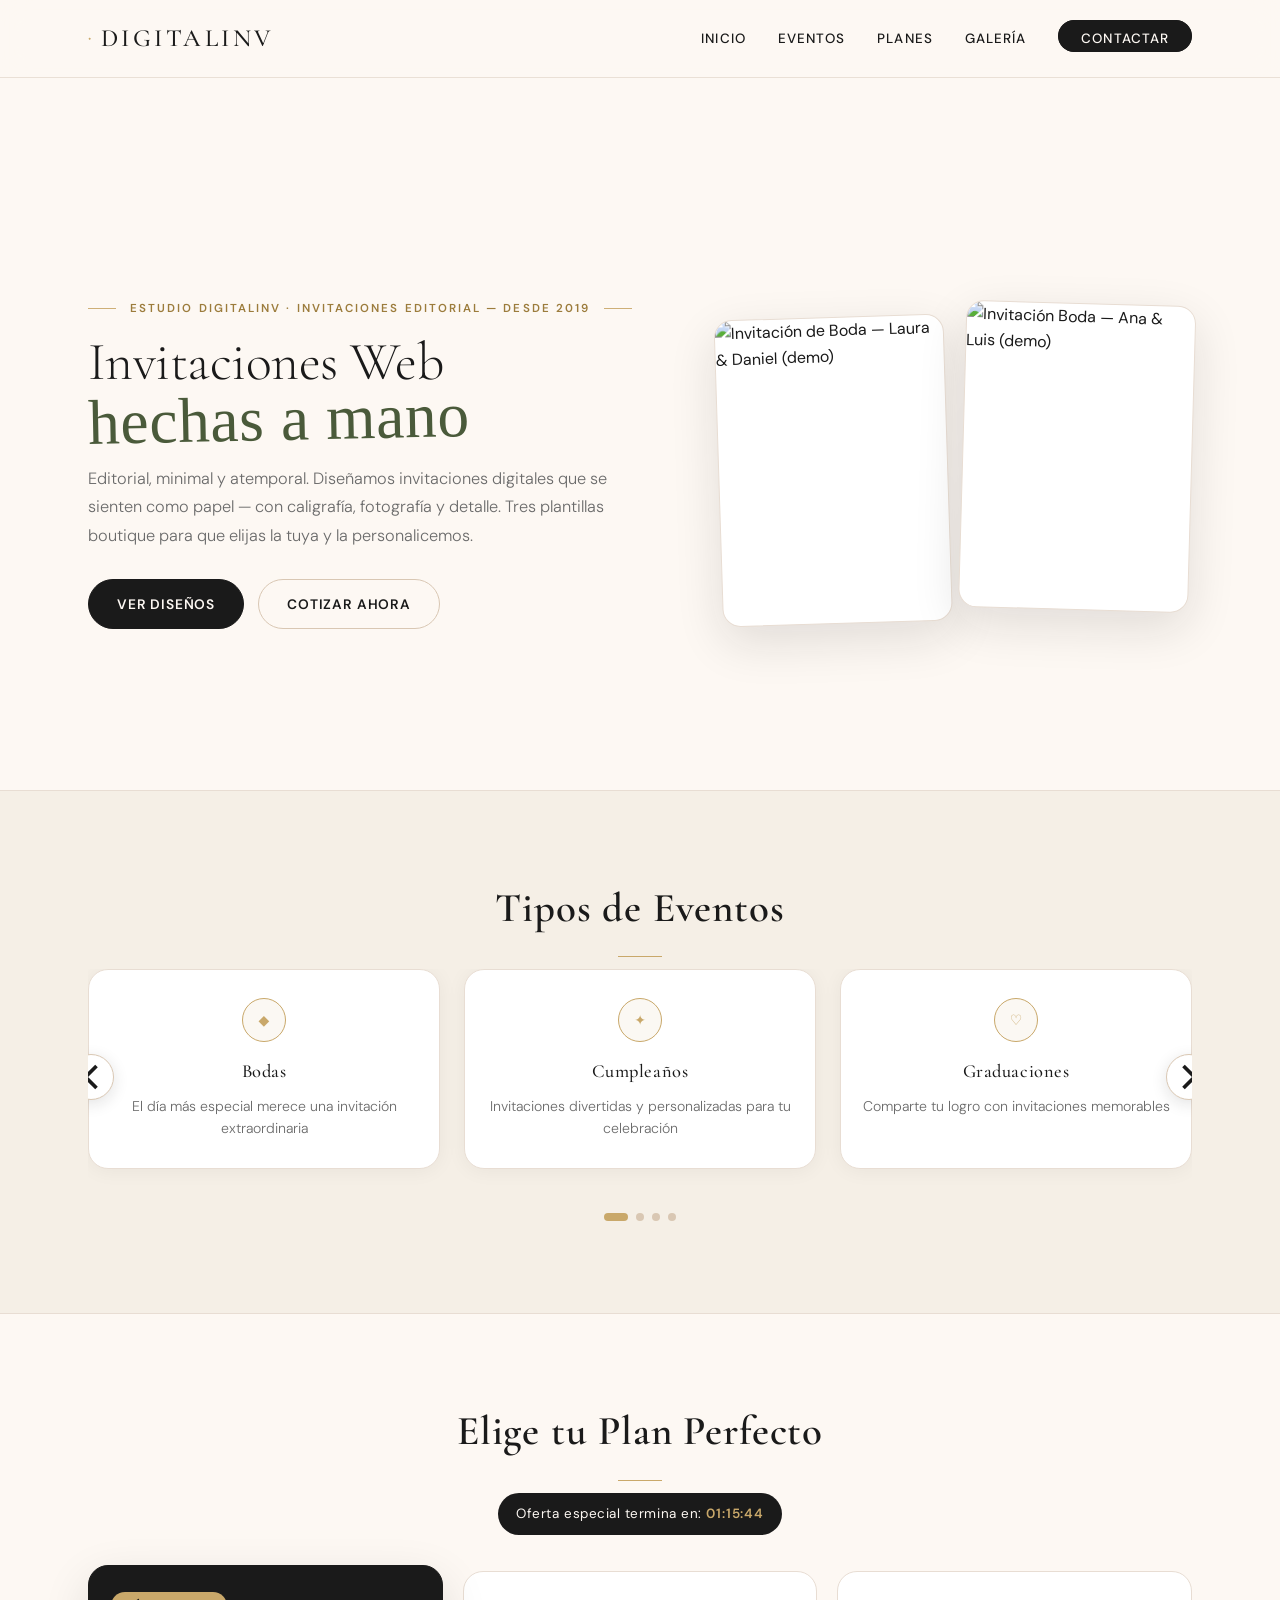
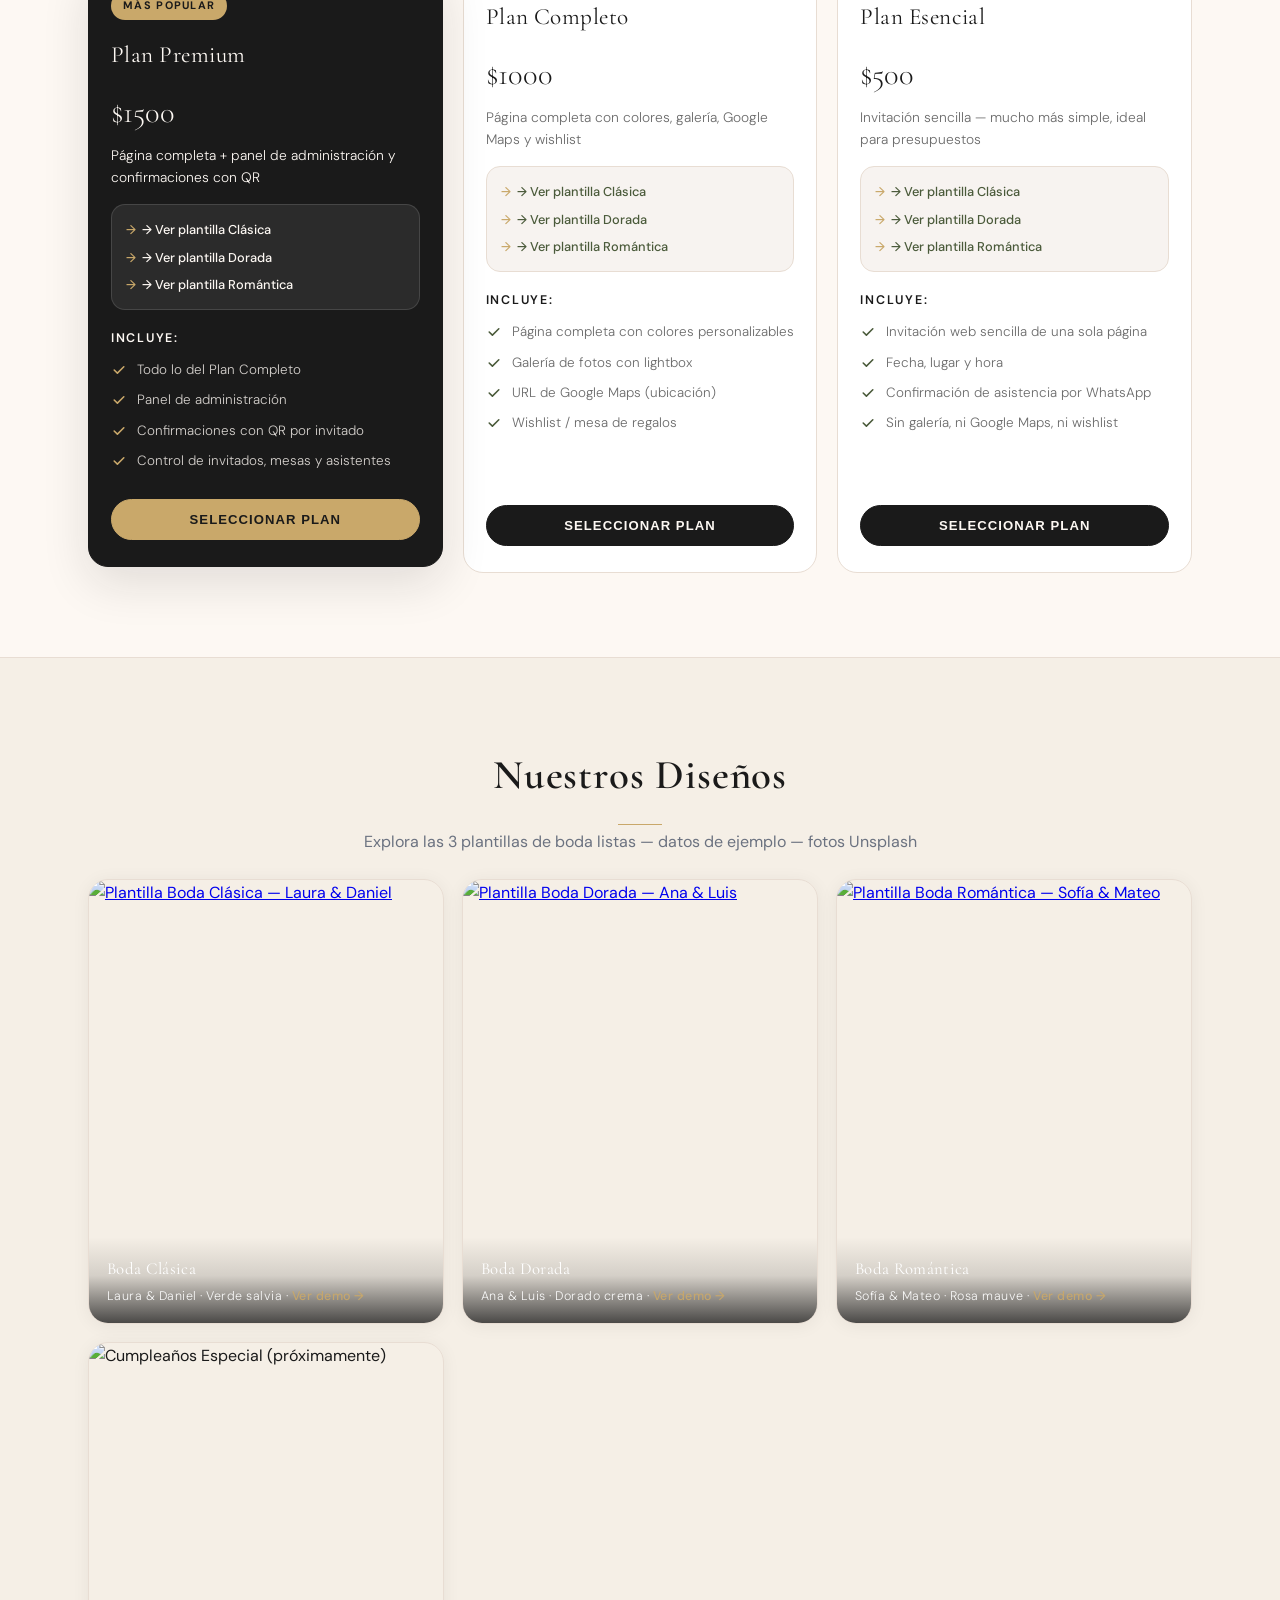
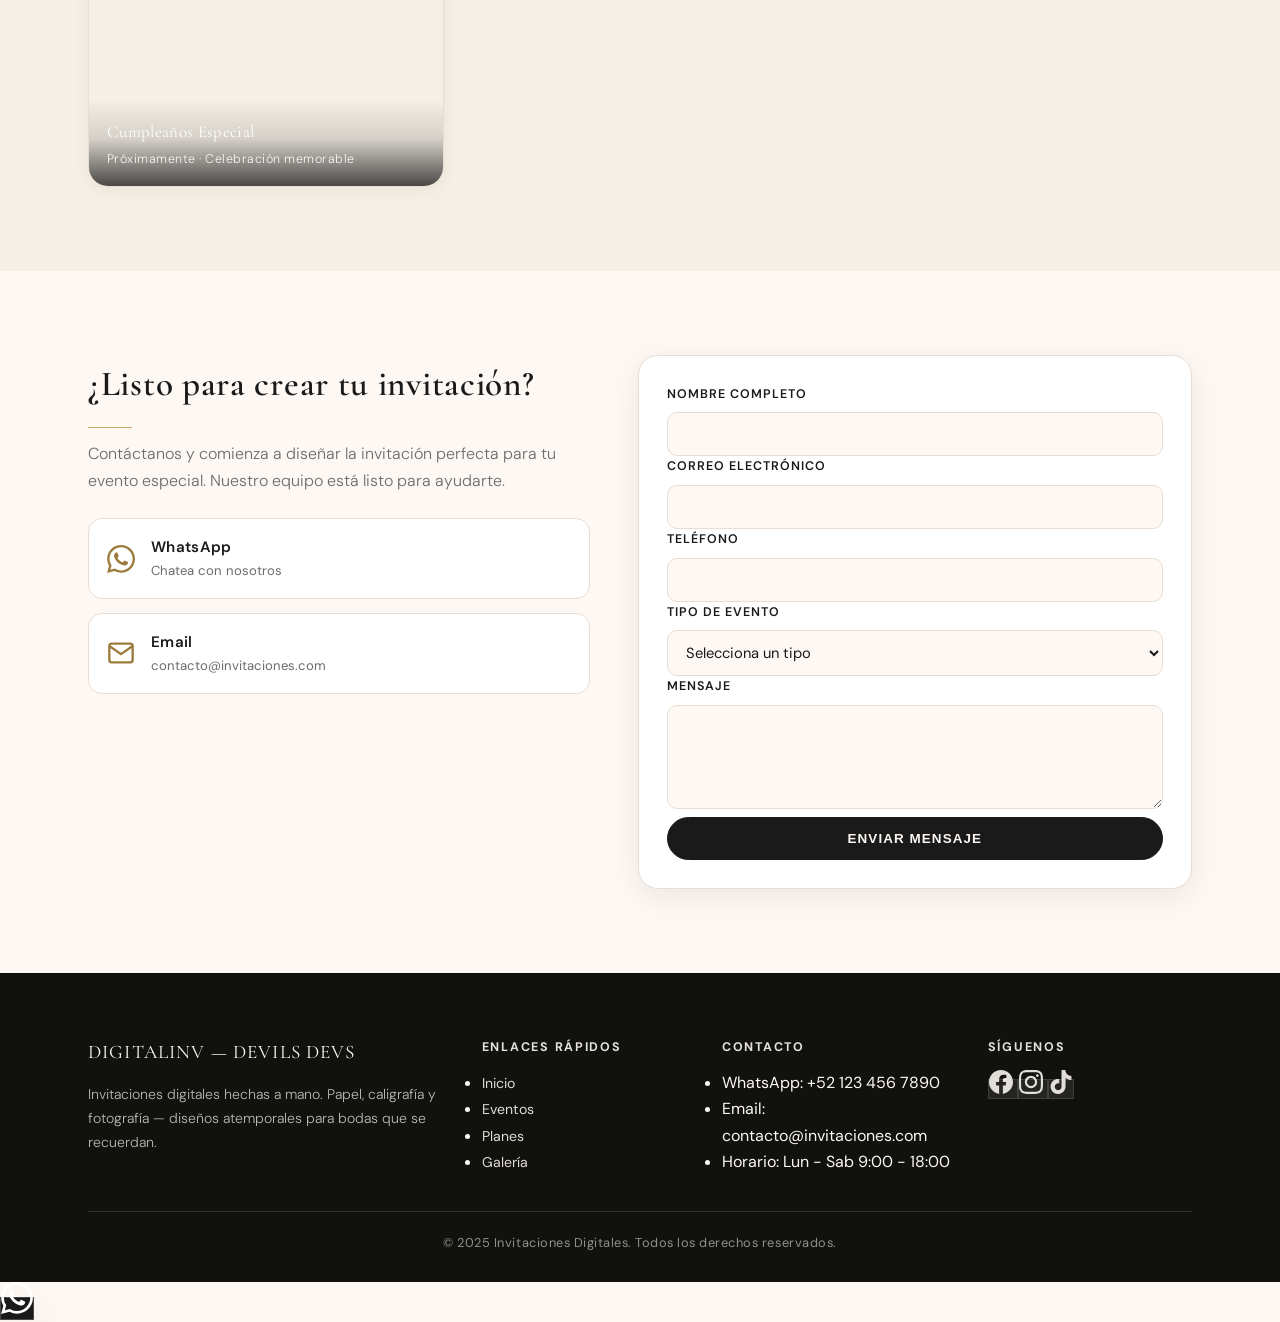
==== commit 01a8c678: "feat(landing): interactivo + librerías — AOS, Swiper, GLightbox, Tailwind, tipografía premium, stick" ====
--- a/index.html
+++ b/index.html
@@ -4,6 +4,14 @@
     <meta charset="UTF-8">
     <meta name="viewport" content="width=device-width, initial-scale=1.0">
     <title>Invitaciones Digitales - Diseños Personalizados para tu Evento</title>
+    <meta name="description" content="Invitaciones digitales editoriales hechas a mano — bodas, XV, cumpleaños. Tres plantillas boutique personalizables.">
+    <link rel="preconnect" href="https://fonts.googleapis.com">
+    <link rel="preconnect" href="https://fonts.gstatic.com" crossorigin>
+    <link href="https://fonts.googleapis.com/css2?family=Cormorant+Garamond:wght@400;500;600;700&family=DM+Sans:opsz,wght@9..40,300;9..40,400;9..40,600&family=Playfair+Display:ital,wght@0,500;0,600;1,500&display=swap" rel="stylesheet">
+    <script src="https://cdn.tailwindcss.com"></script>
+    <link rel="stylesheet" href="https://cdnjs.cloudflare.com/ajax/libs/aos/2.3.4/aos.css">
+    <link rel="stylesheet" href="https://cdn.jsdelivr.net/npm/glightbox/dist/css/glightbox.min.css">
+    <link rel="stylesheet" href="https://cdn.jsdelivr.net/npm/swiper@11/swiper-bundle.min.css">
     <link rel="stylesheet" href="styles.css">
 </head>
 <body>
@@ -29,7 +37,7 @@
     <!-- Hero Section -->
     <section class="hero" id="inicio">
         <div class="hero-content">
-            <div class="hero-text">
+            <div class="hero-text" data-aos="fade-right">
                 <div class="hero-eyebrow">Estudio DigitalInv · Invitaciones Editorial — Desde 2019</div>
                 <h1 class="hero-title">
                     Invitaciones Web <span class="highlight">hechas a mano</span>
@@ -42,7 +50,7 @@
                     <a href="#contacto" class="btn btn-secondary">Cotizar Ahora</a>
                 </div>
             </div>
-            <div class="hero-image">
+            <div class="hero-image" data-aos="fade-left" data-aos-delay="150">
                 <div class="phone-mockup">
                     <img src="https://images.unsplash.com/photo-1519741497674-611481863552?w=600&q=80&auto=format&fit=crop" alt="Invitación de Boda — Laura & Daniel (demo)" loading="eager" decoding="async">
                 </div>
@@ -58,49 +66,49 @@
     <!-- Tipos de Eventos -->
     <section class="eventos" id="eventos">
         <div class="container">
-            <h2 class="section-title">Tipos de Eventos</h2>
-            <div class="carousel">
-                <button class="carousel-btn carousel-prev" aria-label="Anterior">
+            <h2 class="section-title" data-aos="fade-up">Tipos de Eventos</h2>
+            <div class="carousel swiper" id="eventos-carousel">
+                <button class="carousel-btn carousel-prev swiper-button-prev" aria-label="Anterior">
                     <svg width="24" height="24" viewBox="0 0 24 24" fill="none" stroke="currentColor" stroke-width="2">
                         <path d="M15 18l-6-6 6-6"/>
                     </svg>
                 </button>
-                <div class="carousel-track">
-                    <div class="carousel-slide active">
-                        <div class="event-card">
+                <div class="carousel-track swiper-wrapper">
+                    <div class="carousel-slide swiper-slide">
+                        <div class="event-card" data-aos="zoom-in" data-aos-delay="0">
                             <div class="event-icon">💍</div>
                             <h3 class="event-title">Bodas</h3>
                             <p class="event-description">El día más especial merece una invitación extraordinaria</p>
                         </div>
                     </div>
-                    <div class="carousel-slide">
-                        <div class="event-card">
+                    <div class="carousel-slide swiper-slide">
+                        <div class="event-card" data-aos="zoom-in" data-aos-delay="100">
                             <div class="event-icon">🎂</div>
                             <h3 class="event-title">Cumpleaños</h3>
                             <p class="event-description">Invitaciones divertidas y personalizadas para tu celebración</p>
                         </div>
                     </div>
-                    <div class="carousel-slide">
-                        <div class="event-card">
+                    <div class="carousel-slide swiper-slide">
+                        <div class="event-card" data-aos="zoom-in" data-aos-delay="200">
                             <div class="event-icon">🎓</div>
                             <h3 class="event-title">Graduaciones</h3>
                             <p class="event-description">Comparte tu logro con invitaciones memorables</p>
                         </div>
                     </div>
-                    <div class="carousel-slide">
-                        <div class="event-card">
+                    <div class="carousel-slide swiper-slide">
+                        <div class="event-card" data-aos="zoom-in" data-aos-delay="300">
                             <div class="event-icon">🎉</div>
                             <h3 class="event-title">Eventos Corporativos</h3>
                             <p class="event-description">Profesionalismo y elegancia para tu empresa</p>
                         </div>
                     </div>
                 </div>
-                <button class="carousel-btn carousel-next" aria-label="Siguiente">
+                <button class="carousel-btn carousel-next swiper-button-next" aria-label="Siguiente">
                     <svg width="24" height="24" viewBox="0 0 24 24" fill="none" stroke="currentColor" stroke-width="2">
                         <path d="M9 18l6-6-6-6"/>
                     </svg>
                 </button>
-                <div class="carousel-dots"></div>
+                <div class="swiper-pagination carousel-dots"></div>
             </div>
         </div>
     </section>
@@ -108,14 +116,14 @@
     <!-- Planes de Precios -->
     <section class="planes" id="planes">
         <div class="container">
-            <h2 class="section-title">Elige tu Plan Perfecto</h2>
-            <div class="countdown">
+            <h2 class="section-title" data-aos="fade-up">Elige tu Plan Perfecto</h2>
+            <div class="countdown" data-aos="fade-up" data-aos-delay="100">
                 <span class="countdown-icon">⏰</span>
                 <span>Oferta especial termina en: <strong id="countdown-timer">23:59:58</strong></span>
             </div>
             <div class="pricing-grid">
                 <!-- Plan Premium -->
-                <div class="pricing-card featured">
+                <div class="pricing-card featured" data-aos="fade-up" data-aos-delay="0">
                     <div class="badge">MÁS POPULAR</div>
                     <h3 class="plan-name">Plan Premium</h3>
                     <div class="plan-price">
@@ -160,7 +168,7 @@
                 </div>
 
                 <!-- Plan Completo -->
-                <div class="pricing-card">
+                <div class="pricing-card" data-aos="fade-up" data-aos-delay="150">
                     <h3 class="plan-name">Plan Completo</h3>
                     <div class="plan-price">
                         <span class="price-current">$1000</span>
@@ -204,7 +212,7 @@
                 </div>
 
                 <!-- Plan Esencial -->
-                <div class="pricing-card">
+                <div class="pricing-card" data-aos="fade-up" data-aos-delay="300">
                     <h3 class="plan-name">Plan Esencial</h3>
                     <div class="plan-price">
                         <span class="price-current">$500</span>
@@ -253,31 +261,37 @@
     <!-- Galería / Plantillas destacadas -->
     <section class="galeria" id="galeria">
         <div class="container">
-            <h2 class="section-title">Nuestros Diseños</h2>
+            <h2 class="section-title" data-aos="fade-up">Nuestros Diseños</h2>
             <p style="text-align:center; color:#6b7280; margin:-8px 0 24px; font-family:'DM Sans',sans-serif;">Explora las 3 plantillas de boda listas — datos de ejemplo — fotos Unsplash</p>
             <div class="gallery-grid">
-                <a href="./Plantillas/boda-clasica/" class="gallery-item" style="text-decoration:none;">
-                    <img src="https://images.unsplash.com/photo-1519741497674-611481863552?w=600&q=80&auto=format&fit=crop" alt="Plantilla Boda Clásica — Laura & Daniel" loading="lazy" decoding="async">
+                <div class="gallery-item" data-aos="fade-up">
+                    <a href="https://images.unsplash.com/photo-1519741497674-611481863552?w=1200&q=80&auto=format&fit=crop" data-glightbox="title: Boda Clásica — Laura & Daniel" class="glightbox-img">
+                        <img src="https://images.unsplash.com/photo-1519741497674-611481863552?w=600&q=80&auto=format&fit=crop" alt="Plantilla Boda Clásica — Laura & Daniel" loading="lazy" decoding="async">
+                    </a>
                     <div class="gallery-overlay">
                         <h3>Boda Clásica</h3>
-                        <p>Laura & Daniel · Verde salvia · → Ver demo</p>
-                    </div>
-                </a>
-                <a href="./Plantillas/boda-dorada/" class="gallery-item" style="text-decoration:none;">
-                    <img src="https://images.unsplash.com/photo-1511285560929-80b456fea0bc?w=600&q=80&auto=format&fit=crop" alt="Plantilla Boda Dorada — Ana & Luis" loading="lazy" decoding="async">
+                        <p>Laura & Daniel · Verde salvia · <a href="./Plantillas/boda-clasica/" class="gallery-link">Ver demo →</a></p>
+                    </div>
+                </div>
+                <div class="gallery-item" data-aos="fade-up" data-aos-delay="100">
+                    <a href="https://images.unsplash.com/photo-1511285560929-80b456fea0bc?w=1200&q=80&auto=format&fit=crop" data-glightbox="title: Boda Dorada — Ana & Luis" class="glightbox-img">
+                        <img src="https://images.unsplash.com/photo-1511285560929-80b456fea0bc?w=600&q=80&auto=format&fit=crop" alt="Plantilla Boda Dorada — Ana & Luis" loading="lazy" decoding="async">
+                    </a>
                     <div class="gallery-overlay">
                         <h3>Boda Dorada</h3>
-                        <p>Ana & Luis · Dorado crema · → Ver demo</p>
-                    </div>
-                </a>
-                <a href="./Plantillas/boda-romantica/" class="gallery-item" style="text-decoration:none;">
-                    <img src="https://images.unsplash.com/photo-1465495976277-4387d4b0b4c6?w=600&q=80&auto=format&fit=crop" alt="Plantilla Boda Romántica — Sofía & Mateo" loading="lazy" decoding="async">
+                        <p>Ana & Luis · Dorado crema · <a href="./Plantillas/boda-dorada/" class="gallery-link">Ver demo →</a></p>
+                    </div>
+                </div>
+                <div class="gallery-item" data-aos="fade-up" data-aos-delay="200">
+                    <a href="https://images.unsplash.com/photo-1465495976277-4387d4b0b4c6?w=1200&q=80&auto=format&fit=crop" data-glightbox="title: Boda Romántica — Sofía & Mateo" class="glightbox-img">
+                        <img src="https://images.unsplash.com/photo-1465495976277-4387d4b0b4c6?w=600&q=80&auto=format&fit=crop" alt="Plantilla Boda Romántica — Sofía & Mateo" loading="lazy" decoding="async">
+                    </a>
                     <div class="gallery-overlay">
                         <h3>Boda Romántica</h3>
-                        <p>Sofía & Mateo · Rosa mauve · → Ver demo</p>
-                    </div>
-                </a>
-                <div class="gallery-item">
+                        <p>Sofía & Mateo · Rosa mauve · <a href="./Plantillas/boda-romantica/" class="gallery-link">Ver demo →</a></p>
+                    </div>
+                </div>
+                <div class="gallery-item" data-aos="fade-up" data-aos-delay="300">
                     <img src="https://images.unsplash.com/photo-1511795409834-ef04bbd61622?w=600&q=80&auto=format&fit=crop" alt="Cumpleaños Especial (próximamente)" loading="lazy" decoding="async">
                     <div class="gallery-overlay">
                         <h3>Cumpleaños Especial</h3>
@@ -292,7 +306,7 @@
     <section class="contacto" id="contacto">
         <div class="container">
             <div class="contact-content">
-                <div class="contact-info">
+                <div class="contact-info" data-aos="fade-right">
                     <h2 class="section-title">¿Listo para crear tu invitación?</h2>
                     <p class="contact-description">
                         Contáctanos y comienza a diseñar la invitación perfecta para tu evento especial. Nuestro equipo está listo para ayudarte.
@@ -319,7 +333,7 @@
                         </a>
                     </div>
                 </div>
-                <form class="contact-form">
+                <form class="contact-form" data-aos="fade-left" data-aos-delay="100">
                     <div class="form-group">
                         <label for="nombre">Nombre completo</label>
                         <input type="text" id="nombre" name="nombre" required>
@@ -412,6 +426,14 @@
         </svg>
     </a>
 
+    <!-- Back to top -->
+    <button class="back-to-top" id="back-to-top" aria-label="Volver arriba" aria-hidden="true">
+        <svg width="20" height="20" viewBox="0 0 24 24" fill="none" stroke="currentColor" stroke-width="2" stroke-linecap="round" stroke-linejoin="round"><path d="M12 19V5"/><path d="M5 12l7-7 7 7"/></svg>
+    </button>
+
+    <script src="https://cdnjs.cloudflare.com/ajax/libs/aos/2.3.4/aos.js"></script>
+    <script src="https://cdn.jsdelivr.net/npm/glightbox/dist/js/glightbox.min.js"></script>
+    <script src="https://cdn.jsdelivr.net/npm/swiper@11/swiper-bundle.min.js"></script>
     <script src="script.js"></script>
 </body>
 </html>
--- a/styles.css
+++ b/styles.css
@@ -265,7 +265,11 @@
 }
 .gallery-overlay h3{ font-family:var(--font-display); font-size:1.05rem; font-weight:400; letter-spacing:0.02em; margin:0; }
 .gallery-overlay p{ font-size:0.78rem; opacity:0.92; font-weight:300; letter-spacing:0.04em; margin:0; }
-a.gallery-item .gallery-overlay{ background:linear-gradient(to top, rgba(26,26,26,0.78) 0%, rgba(26,26,26,0.15) 55%, transparent 100%); }
+.gallery-item .gallery-overlay{ background:linear-gradient(to top, rgba(26,26,26,0.78) 0%, rgba(26,26,26,0.15) 55%, transparent 100%); }
+.gallery-item .glightbox-img{ display:block; width:100%; height:100%; }
+.gallery-item .glightbox-img img{ width:100%; height:100%; object-fit:cover; }
+.gallery-link{ color:var(--color-gold,#c9a86a); text-decoration:none; font-weight:500; }
+.gallery-link:hover{ text-decoration:underline; }
 
 /* Contacto — más limpio */
 .contacto{ padding:84px 28px; background:var(--color-bg); }
@@ -355,3 +359,74 @@
   .container, .nav{ padding-left:18px; padding-right:18px; }
   .pricing-card, .contact-form{ padding:20px 18px; }
 }
+
+/* ======================================================
+   REFINAMIENTO PREMIUM + INTERACTIVO
+====================================================== */
+/* Tipografía premium: títulos editorial */
+.section-title{
+  font-family:'Cormorant Garamond', serif;
+  font-weight:600;
+  letter-spacing:0.02em;
+}
+.hero-title{ letter-spacing:-0.01em; }
+.hero-eyebrow{ letter-spacing:0.18em; font-family:'DM Sans',sans-serif; }
+
+/* Header sticky con blur al hacer scroll */
+.header{ position:sticky; top:0; z-index:50; transition:box-shadow 0.3s ease, background 0.3s ease, backdrop-filter 0.3s ease; }
+.header.scrolled{
+  background:rgba(253,248,243,0.85);
+  backdrop-filter:blur(12px);
+  -webkit-backdrop-filter:blur(12px);
+  box-shadow:0 1px 20px rgba(26,26,26,0.08);
+}
+
+/* Back to top */
+.back-to-top{
+  position:fixed; right:22px; bottom:86px; z-index:60;
+  width:44px; height:44px; border-radius:50%;
+  background:var(--color-text,#222); color:#fff;
+  display:flex; align-items:center; justify-content:center;
+  box-shadow:0 6px 20px rgba(26,26,26,0.25);
+  border:none; cursor:pointer;
+  opacity:0; transform:translateY(16px); visibility:hidden;
+  transition:opacity 0.3s ease, transform 0.3s ease, visibility 0.3s;
+}
+.back-to-top.visible{ opacity:1; transform:translateY(0); visibility:visible; }
+.back-to-top:hover{ background:var(--color-gold,#c9a86a); }
+
+/* Toast de confirmación del formulario */
+.toast{
+  position:fixed; left:50%; bottom:28px; transform:translateX(-50%) translateY(20px);
+  background:#26342b; color:#fff; padding:14px 22px; border-radius:50px;
+  font-size:0.85rem; letter-spacing:0.03em; box-shadow:0 10px 30px rgba(26,26,26,0.3);
+  opacity:0; visibility:hidden; transition:all 0.35s ease; z-index:80;
+}
+.toast.show{ opacity:1; transform:translateX(-50%) translateY(0); visibility:visible; }
+
+@media (prefers-reduced-motion: reduce){
+  .back-to-top, .toast{ transition:none; }
+}
+
+/* ======================================================
+   SWIPER — carousel de eventos (táctil) overrides
+====================================================== */
+.carousel-track.swiper-wrapper{ display:flex; grid-template-columns:none; gap:0; padding-bottom:12px; }
+.carousel-slide.swiper-slide{ height:auto; }
+.carousel-btn.swiper-button-prev, .carousel-btn.swiper-button-next{
+  display:flex !important; align-items:center; justify-content:center;
+  width:46px; height:46px; border-radius:50%;
+  background:var(--color-surface-2); border:1px solid var(--color-border-strong);
+  color:var(--color-text); box-shadow:0 4px 16px rgba(26,26,26,0.12);
+  top:50%; transform:translateY(-50%); z-index:20;
+}
+.carousel-btn.swiper-button-prev:hover, .carousel-btn.swiper-button-next:hover{ background:var(--color-gold); color:#fff; }
+.carousel-btn.swiper-button-prev{ left:-20px; } .carousel-btn.swiper-button-next{ right:-20px; }
+.carousel-btn.swiper-button-next::after, .carousel-btn.swiper-button-prev::after{ content:none; }
+.swiper-pagination.carousel-dots{ display:block !important; position:static; margin-top:22px; text-align:center; }
+.swiper-pagination .swiper-pagination-bullet{ width:8px; height:8px; background:var(--color-border-strong); opacity:1; border-radius:50%; }
+.swiper-pagination .swiper-pagination-bullet-active{ background:var(--color-gold); width:24px; border-radius:99px; }
+
+@media (max-width:640px){
+  .carousel-btn.swiper-button-prev{ left:-6px; } .carousel-btn.swiper-button-next{ right:-6px; }
+}
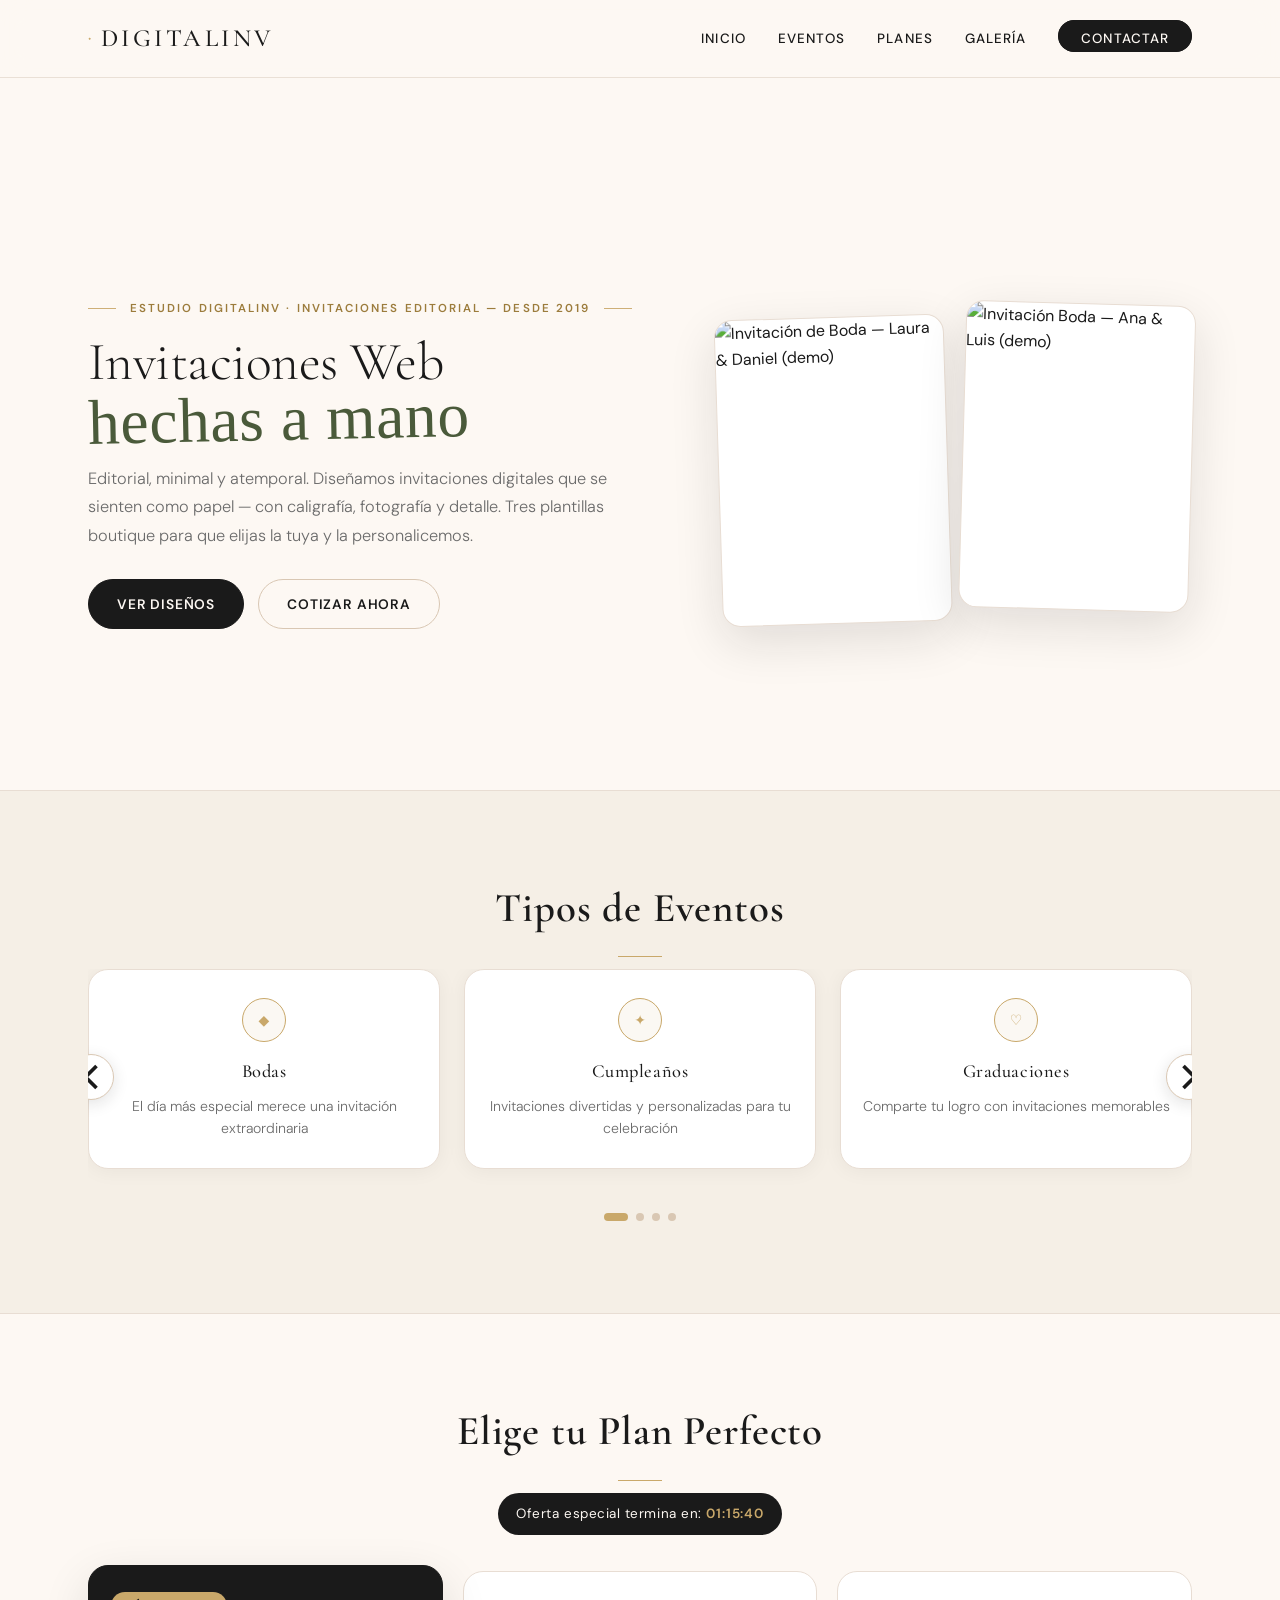
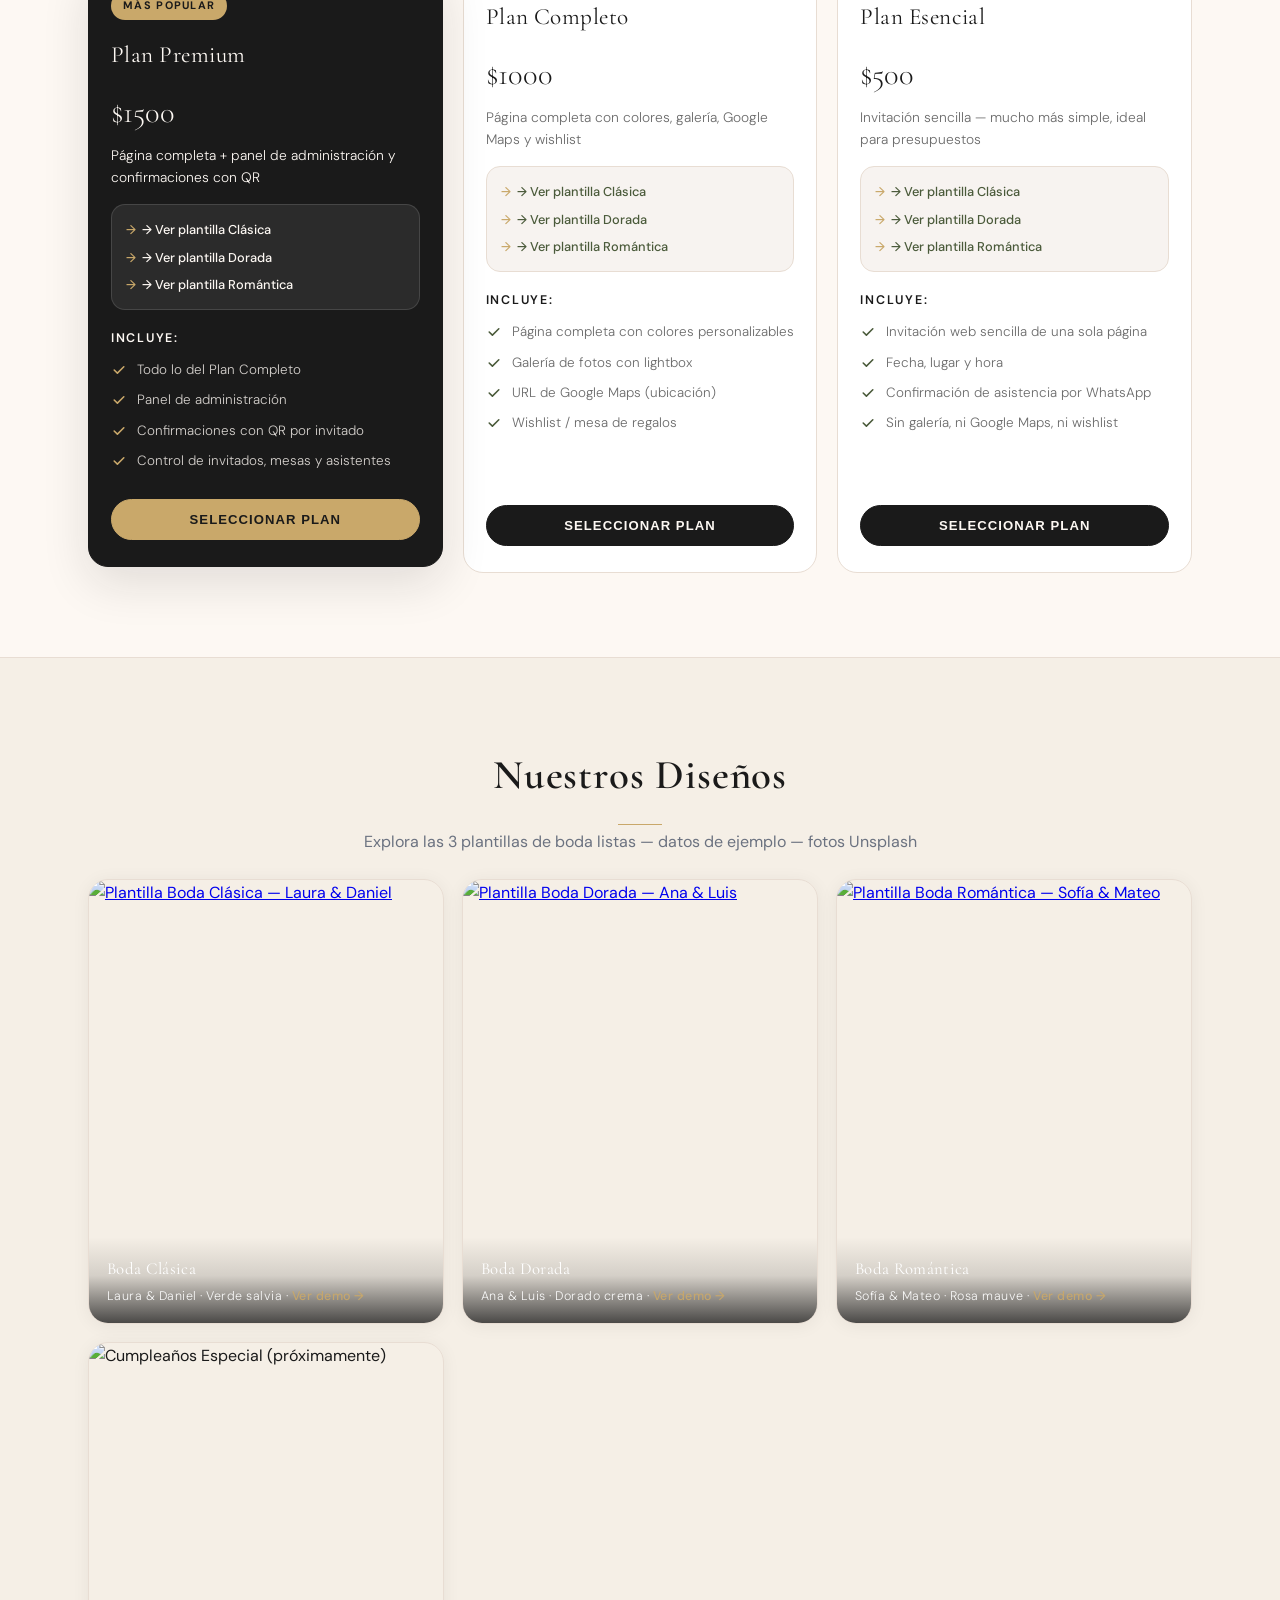
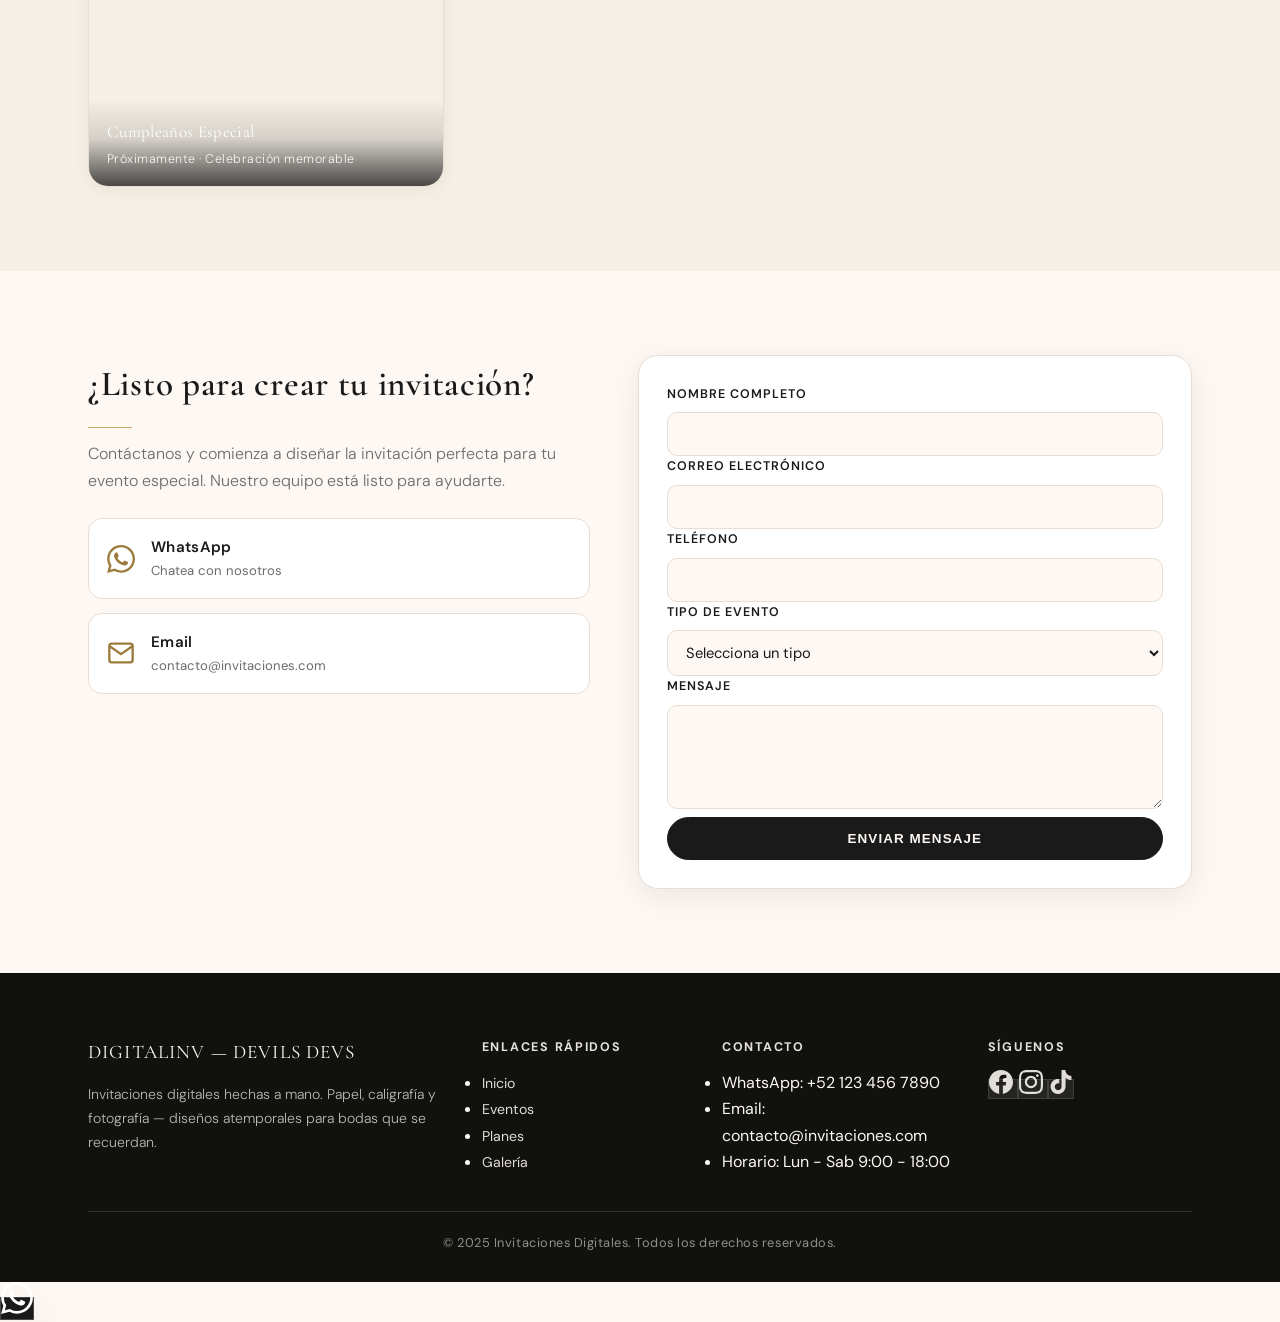
==== commit fc640a3d: "fix(landing): lightbox plantillas muestra fotos (API GLightbox) + cards nunca en blanco (AOS disable" ====
--- a/index.html
+++ b/index.html
@@ -265,7 +265,7 @@
             <p style="text-align:center; color:#6b7280; margin:-8px 0 24px; font-family:'DM Sans',sans-serif;">Explora las 3 plantillas de boda listas — datos de ejemplo — fotos Unsplash</p>
             <div class="gallery-grid">
                 <div class="gallery-item" data-aos="fade-up">
-                    <a href="https://images.unsplash.com/photo-1519741497674-611481863552?w=1200&q=80&auto=format&fit=crop" data-glightbox="title: Boda Clásica — Laura & Daniel" class="glightbox-img">
+                    <a href="https://images.unsplash.com/photo-1519741497674-611481863552?w=1200&q=80&auto=format&fit=crop" data-plantilla="boda-clasica" data-glightbox="title: Boda Clásica — Laura & Daniel" class="glightbox-img">
                         <img src="https://images.unsplash.com/photo-1519741497674-611481863552?w=600&q=80&auto=format&fit=crop" alt="Plantilla Boda Clásica — Laura & Daniel" loading="lazy" decoding="async">
                     </a>
                     <div class="gallery-overlay">
@@ -274,7 +274,7 @@
                     </div>
                 </div>
                 <div class="gallery-item" data-aos="fade-up" data-aos-delay="100">
-                    <a href="https://images.unsplash.com/photo-1511285560929-80b456fea0bc?w=1200&q=80&auto=format&fit=crop" data-glightbox="title: Boda Dorada — Ana & Luis" class="glightbox-img">
+                    <a href="https://images.unsplash.com/photo-1511285560929-80b456fea0bc?w=1200&q=80&auto=format&fit=crop" data-plantilla="boda-dorada" data-glightbox="title: Boda Dorada — Ana & Luis" class="glightbox-img">
                         <img src="https://images.unsplash.com/photo-1511285560929-80b456fea0bc?w=600&q=80&auto=format&fit=crop" alt="Plantilla Boda Dorada — Ana & Luis" loading="lazy" decoding="async">
                     </a>
                     <div class="gallery-overlay">
@@ -283,7 +283,7 @@
                     </div>
                 </div>
                 <div class="gallery-item" data-aos="fade-up" data-aos-delay="200">
-                    <a href="https://images.unsplash.com/photo-1465495976277-4387d4b0b4c6?w=1200&q=80&auto=format&fit=crop" data-glightbox="title: Boda Romántica — Sofía & Mateo" class="glightbox-img">
+                    <a href="https://images.unsplash.com/photo-1465495976277-4387d4b0b4c6?w=1200&q=80&auto=format&fit=crop" data-plantilla="boda-romantica" data-glightbox="title: Boda Romántica — Sofía & Mateo" class="glightbox-img">
                         <img src="https://images.unsplash.com/photo-1465495976277-4387d4b0b4c6?w=600&q=80&auto=format&fit=crop" alt="Plantilla Boda Romántica — Sofía & Mateo" loading="lazy" decoding="async">
                     </a>
                     <div class="gallery-overlay">
--- a/styles.css
+++ b/styles.css
@@ -430,3 +430,4 @@
 @media (max-width:640px){
   .carousel-btn.swiper-button-prev{ left:-6px; } .carousel-btn.swiper-button-next{ right:-6px; }
 }
+
